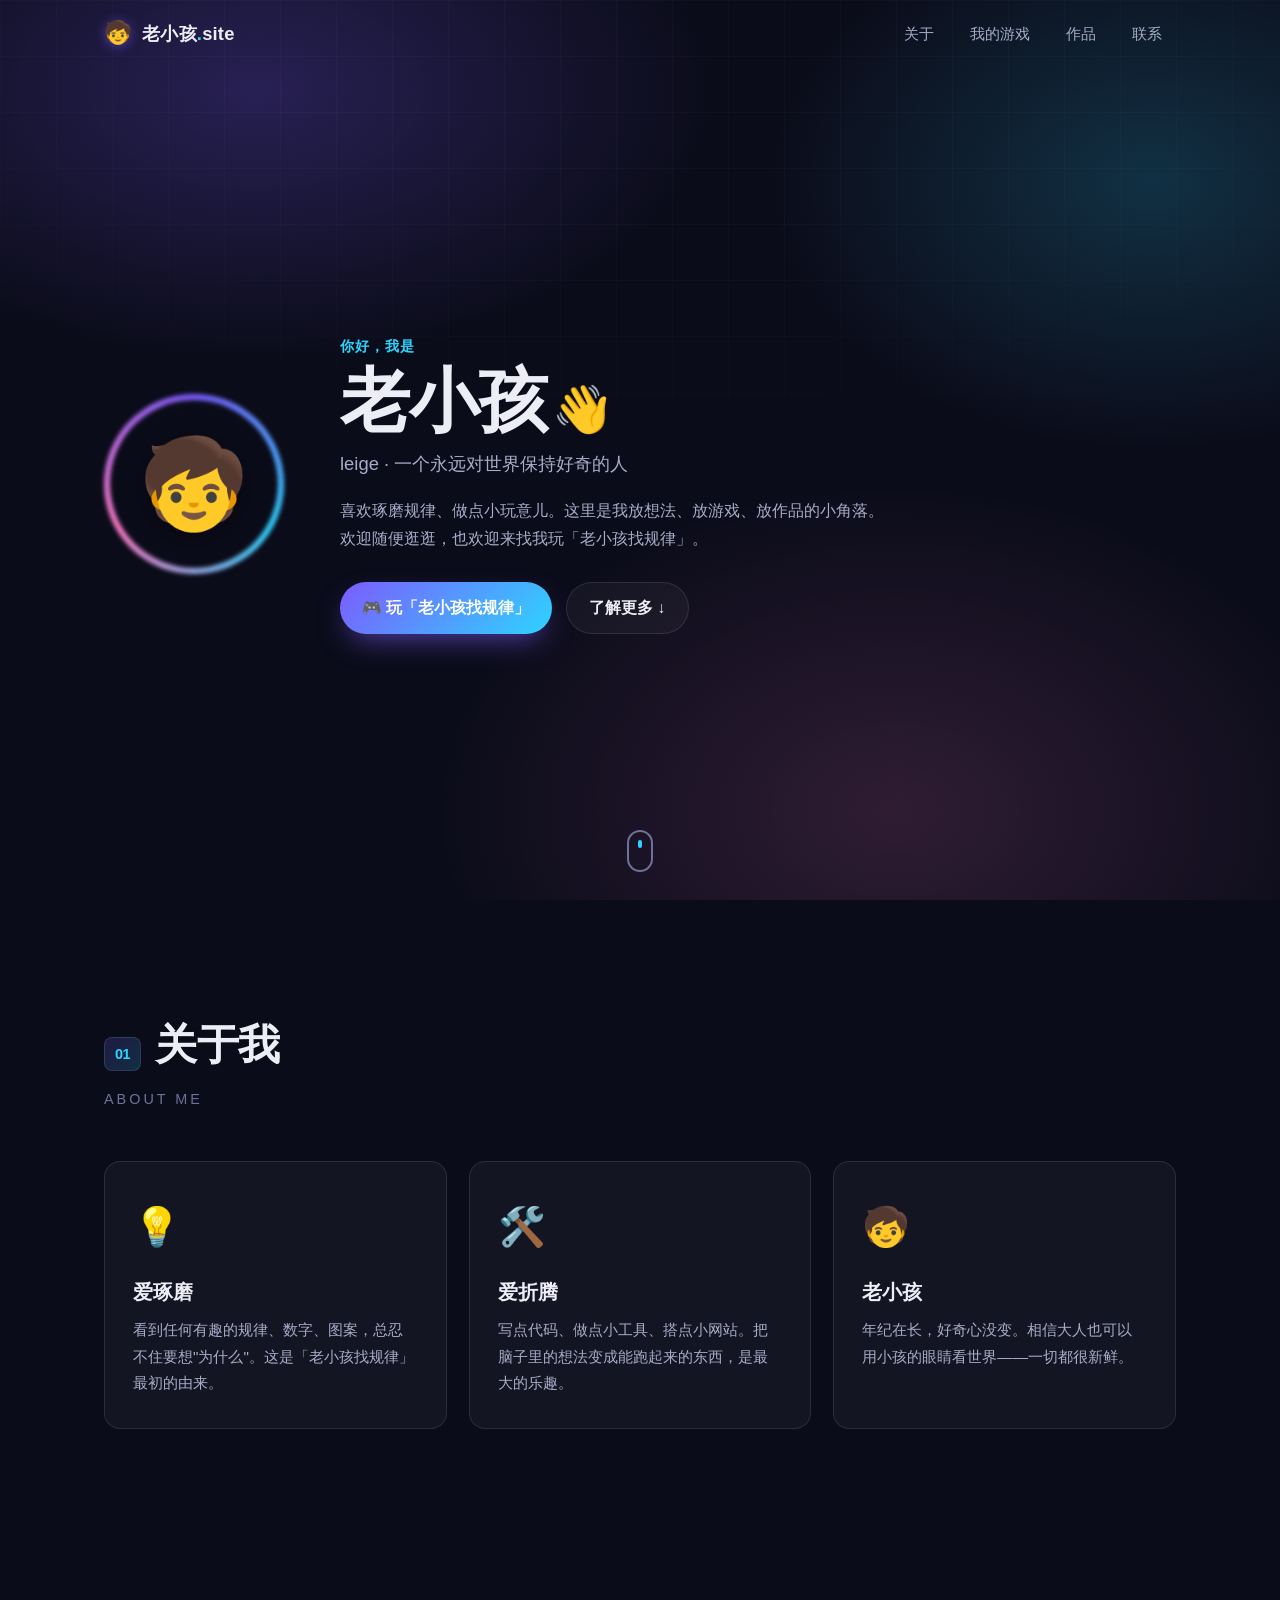
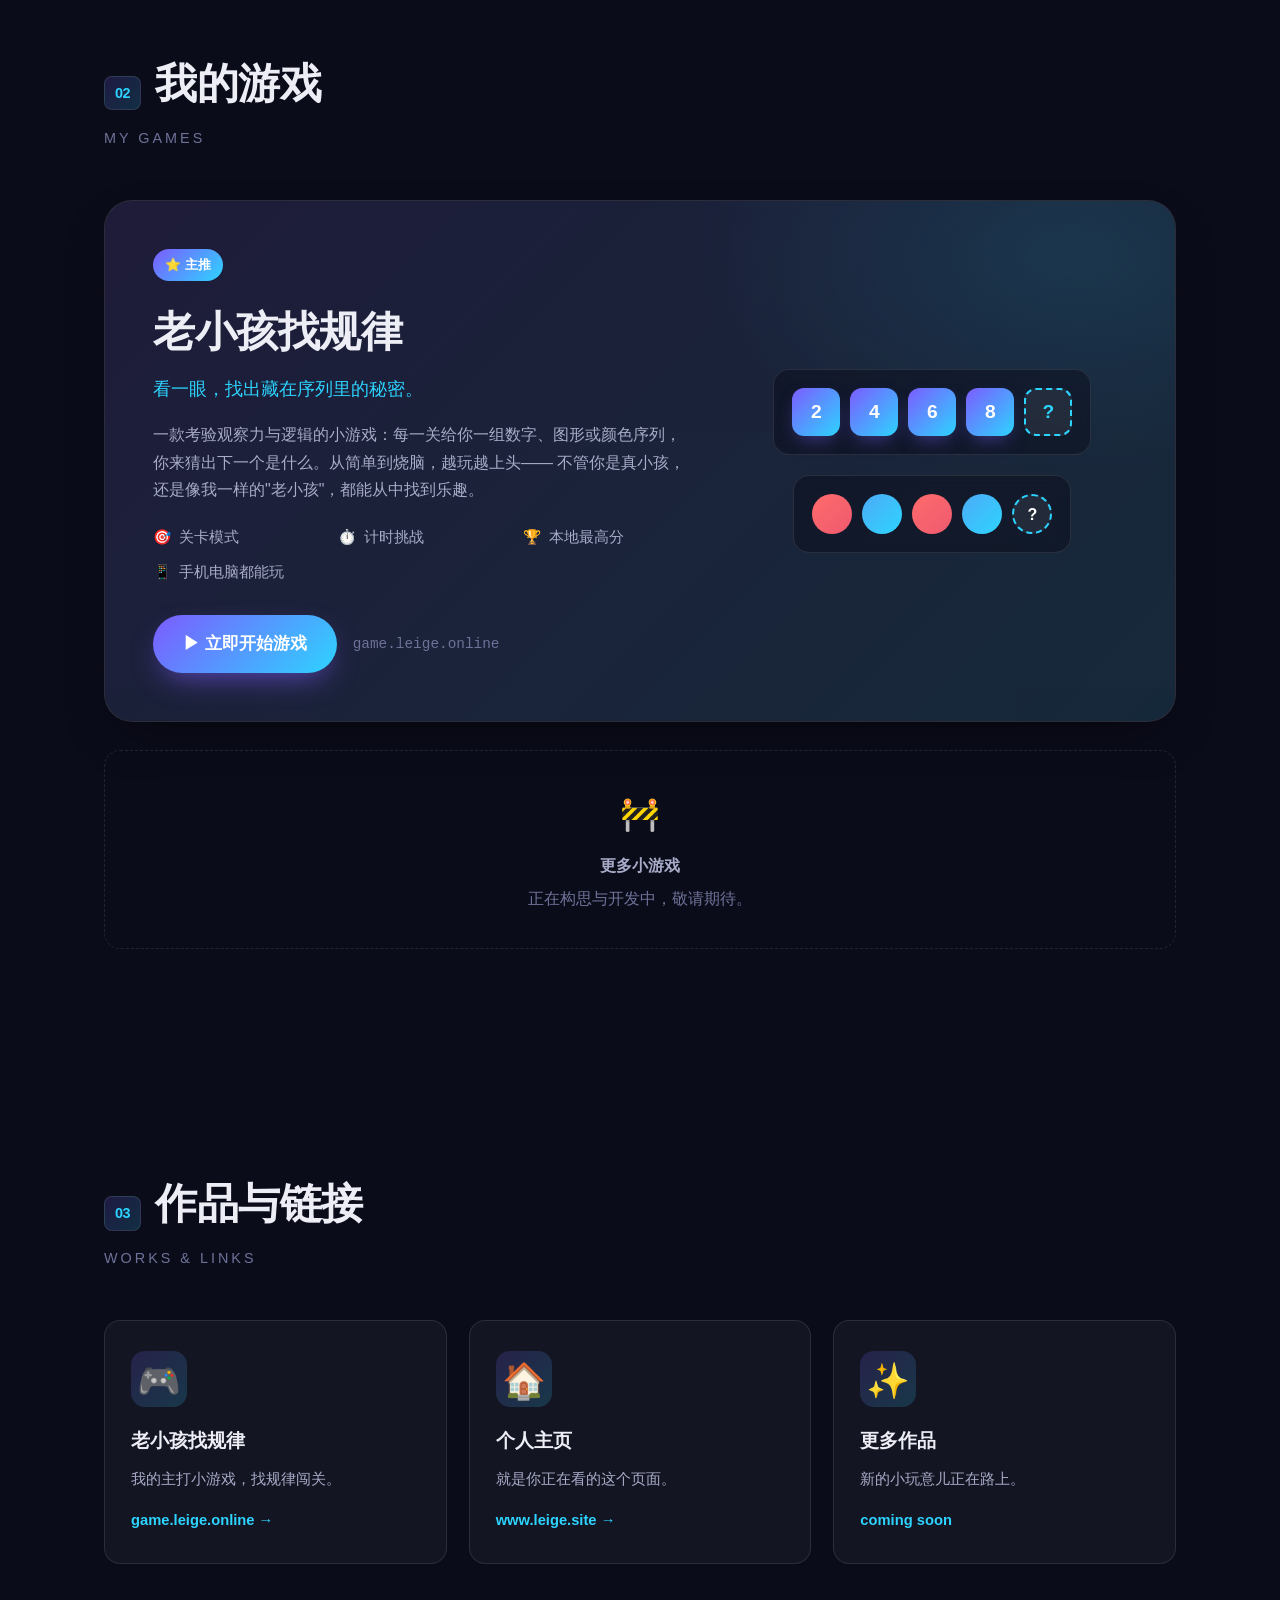
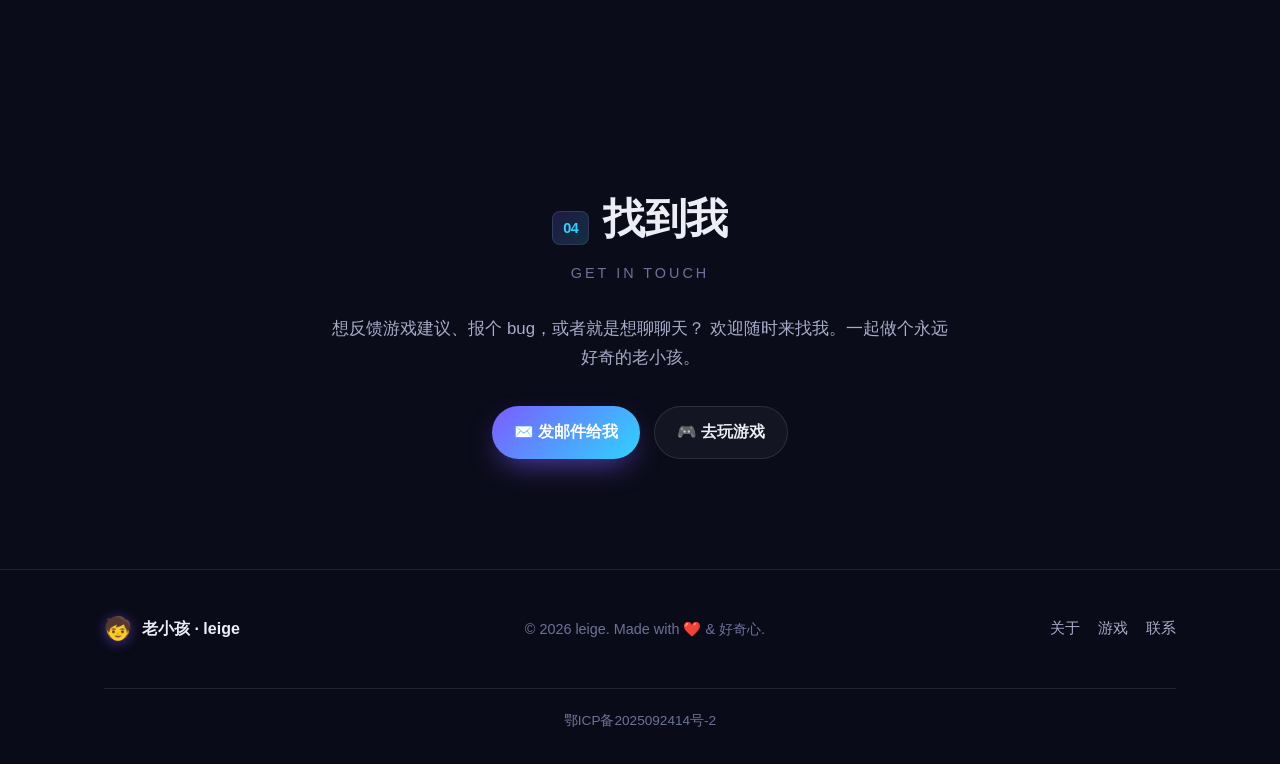
==== index.html @ 9a44676d "first commit" ====
<!DOCTYPE html>
<html lang="zh-CN">
<head>
    <meta charset="UTF-8">
    <meta name="viewport" content="width=device-width, initial-scale=1.0">
    <meta name="description" content="老小孩（leige）的个人主页 — 记录生活、游戏与有趣的想法。">
    <meta name="author" content="leige">
    <meta name="theme-color" content="#0f1020">
    <title>老小孩 · leige 的个人主页</title>
    <link rel="icon" href="data:image/svg+xml,<svg xmlns='http://www.w3.org/2000/svg' viewBox='0 0 100 100'><text y='.9em' font-size='90'>🧒</text></svg>">
    <link rel="stylesheet" href="css/style.css">
</head>
<body>
    <!-- 进度条 / 背景 -->
    <div class="bg-gradient" aria-hidden="true"></div>
    <div class="bg-grid" aria-hidden="true"></div>

    <!-- 导航栏 -->
    <header class="navbar" id="navbar">
        <div class="container nav-inner">
            <a href="#hero" class="brand" aria-label="返回顶部">
                <span class="brand-emoji">🧒</span>
                <span class="brand-text">老小孩<span class="brand-dot">.</span>site</span>
            </a>
            <nav class="nav-links" aria-label="主导航">
                <a href="#about">关于</a>
                <a href="#games">我的游戏</a>
                <a href="#works">作品</a>
                <a href="#contact">联系</a>
            </nav>
            <button class="nav-toggle" id="navToggle" aria-label="切换菜单" aria-expanded="false">
                <span></span><span></span><span></span>
            </button>
        </div>
    </header>

    <main>
        <!-- Hero -->
        <section class="hero" id="hero">
            <div class="container hero-inner">
                <div class="hero-avatar" aria-hidden="true">
                    <div class="avatar-ring"></div>
                    <div class="avatar-emoji">🧒</div>
                </div>
                <div class="hero-text">
                    <p class="hero-greet">你好，我是</p>
                    <h1 class="hero-name">老小孩<span class="wave">👋</span></h1>
                    <p class="hero-tag">leige · 一个永远对世界保持好奇的人</p>
                    <p class="hero-desc">
                        喜欢琢磨规律、做点小玩意儿。这里是我放想法、放游戏、放作品的小角落。
                        欢迎随便逛逛，也欢迎来找我玩「老小孩找规律」。
                    </p>
                    <div class="hero-actions">
                        <a href="https://game.leige.online" target="_blank" rel="noopener noreferrer" class="btn btn-primary">
                            🎮 玩「老小孩找规律」
                        </a>
                        <a href="#about" class="btn btn-ghost">了解更多 ↓</a>
                    </div>
                </div>
            </div>
            <a href="#about" class="scroll-hint" aria-label="向下滚动">
                <span class="mouse"><span class="wheel"></span></span>
            </a>
        </section>

        <!-- 关于我 -->
        <section class="section" id="about">
            <div class="container">
                <h2 class="section-title"><span class="title-num">01</span> 关于我</h2>
                <p class="section-subtitle">About Me</p>
                <div class="about-grid">
                    <div class="about-card reveal">
                        <div class="about-icon">💡</div>
                        <h3>爱琢磨</h3>
                        <p>看到任何有趣的规律、数字、图案，总忍不住要想"为什么"。这是「老小孩找规律」最初的由来。</p>
                    </div>
                    <div class="about-card reveal">
                        <div class="about-icon">🛠️</div>
                        <h3>爱折腾</h3>
                        <p>写点代码、做点小工具、搭点小网站。把脑子里的想法变成能跑起来的东西，是最大的乐趣。</p>
                    </div>
                    <div class="about-card reveal">
                        <div class="about-icon">🧒</div>
                        <h3>老小孩</h3>
                        <p>年纪在长，好奇心没变。相信大人也可以用小孩的眼睛看世界——一切都很新鲜。</p>
                    </div>
                </div>
            </div>
        </section>

        <!-- 我的游戏 -->
        <section class="section section-games" id="games">
            <div class="container">
                <h2 class="section-title"><span class="title-num">02</span> 我的游戏</h2>
                <p class="section-subtitle">My Games</p>

                <!-- 主推游戏卡片 -->
                <article class="game-feature reveal">
                    <div class="game-feature-bg" aria-hidden="true"></div>
                    <div class="game-feature-body">
                        <div class="game-badge">⭐ 主推</div>
                        <h3 class="game-title">老小孩找规律</h3>
                        <p class="game-tagline">看一眼，找出藏在序列里的秘密。</p>
                        <p class="game-desc">
                            一款考验观察力与逻辑的小游戏：每一关给你一组数字、图形或颜色序列，
                            你来猜出下一个是什么。从简单到烧脑，越玩越上头——
                            不管你是真小孩，还是像我一样的"老小孩"，都能从中找到乐趣。
                        </p>
                        <ul class="game-meta">
                            <li><span>🎯</span> 关卡模式</li>
                            <li><span>⏱️</span> 计时挑战</li>
                            <li><span>🏆</span> 本地最高分</li>
                            <li><span>📱</span> 手机电脑都能玩</li>
                        </ul>
                        <div class="game-actions">
                            <a href="https://game.leige.online" target="_blank" rel="noopener noreferrer" class="btn btn-primary btn-lg">
                                ▶ 立即开始游戏
                            </a>
                            <span class="game-url">game.leige.online</span>
                        </div>
                    </div>
                    <div class="game-feature-visual" aria-hidden="true">
                        <div class="pattern-demo">
                            <span class="pd-item">2</span>
                            <span class="pd-item">4</span>
                            <span class="pd-item">6</span>
                            <span class="pd-item">8</span>
                            <span class="pd-item pd-q">?</span>
                        </div>
                        <div class="pattern-demo pattern-demo-2">
                            <span class="pd-dot pd-red"></span>
                            <span class="pd-dot pd-blue"></span>
                            <span class="pd-dot pd-red"></span>
                            <span class="pd-dot pd-blue"></span>
                            <span class="pd-dot pd-q">?</span>
                        </div>
                    </div>
                </article>

                <!-- 更多游戏占位（待发布） -->
                <div class="game-more">
                    <div class="game-placeholder reveal">
                        <div class="gp-icon">🚧</div>
                        <h4>更多小游戏</h4>
                        <p>正在构思与开发中，敬请期待。</p>
                    </div>
                </div>
            </div>
        </section>

        <!-- 作品 / 链接 -->
        <section class="section" id="works">
            <div class="container">
                <h2 class="section-title"><span class="title-num">03</span> 作品与链接</h2>
                <p class="section-subtitle">Works &amp; Links</p>
                <div class="works-grid">
                    <a href="https://game.leige.online" target="_blank" rel="noopener noreferrer" class="work-card reveal">
                        <div class="work-icon">🎮</div>
                        <h3>老小孩找规律</h3>
                        <p>我的主打小游戏，找规律闯关。</p>
                        <span class="work-link">game.leige.online →</span>
                    </a>
                    <a href="https://www.leige.site" class="work-card reveal">
                        <div class="work-icon">🏠</div>
                        <h3>个人主页</h3>
                        <p>就是你正在看的这个页面。</p>
                        <span class="work-link">www.leige.site →</span>
                    </a>
                    <div class="work-card work-card-soon reveal">
                        <div class="work-icon">✨</div>
                        <h3>更多作品</h3>
                        <p>新的小玩意儿正在路上。</p>
                        <span class="work-link">coming soon</span>
                    </div>
                </div>
            </div>
        </section>

        <!-- 联系 -->
        <section class="section section-contact" id="contact">
            <div class="container contact-inner">
                <h2 class="section-title section-title-center"><span class="title-num">04</span> 找到我</h2>
                <p class="section-subtitle">Get in Touch</p>
                <p class="contact-text">
                    想反馈游戏建议、报个 bug，或者就是想聊聊天？
                    欢迎随时来找我。一起做个永远好奇的老小孩。
                </p>
                <div class="contact-actions">
                    <a href="mailto:hello@leige.site" class="btn btn-primary">✉️ 发邮件给我</a>
                    <a href="https://game.leige.online" target="_blank" rel="noopener noreferrer" class="btn btn-ghost">🎮 去玩游戏</a>
                </div>
            </div>
        </section>
    </main>

    <!-- 页脚 -->
    <footer class="footer">
        <div class="container footer-inner">
            <div class="footer-brand">
                <span class="brand-emoji">🧒</span>
                <span>老小孩 · leige</span>
            </div>
            <p class="footer-text">
                © <span id="year">2026</span> leige. Made with ❤️ &amp; 好奇心.
            </p>
            <nav class="footer-links" aria-label="页脚导航">
                <a href="#about">关于</a>
                <a href="https://game.leige.online" target="_blank" rel="noopener noreferrer">游戏</a>
                <a href="#contact">联系</a>
            </nav>

            <!-- 备案信息（悬挂于页脚底部） -->
            <div class="beian">
                <a href="https://beian.miit.gov.cn/" target="_blank" rel="noopener noreferrer"
                   title="工信部ICP/IP地址/域名信息备案管理系统">
                    鄂ICP备2025092414号-2
                </a>
            </div>
        </div>
    </footer>

    <!-- 回到顶部 -->
    <button id="backToTop" class="back-to-top" aria-label="回到顶部">↑</button>

    <script src="js/main.js"></script>
</body>
</html>
---- css/style.css ----
/* ==========================================================================
   老小孩 · leige 个人主页样式
   设计：深色主题 + 紫青渐变强调色，响应式
   ========================================================================== */

/* ---------- 设计变量 ---------- */
:root {
    --bg: #0b0c1a;
    --bg-soft: #131527;
    --surface: rgba(255, 255, 255, 0.04);
    --surface-hover: rgba(255, 255, 255, 0.08);
    --border: rgba(255, 255, 255, 0.10);
    --text: #ecedf5;
    --text-soft: #a8acc8;
    --text-mute: #6e7298;

    --primary: #7c5cff;
    --primary-2: #2dd4ff;
    --accent: #ff7ac6;
    --grad: linear-gradient(135deg, #7c5cff 0%, #2dd4ff 100%);
    --grad-soft: linear-gradient(135deg, rgba(124, 92, 255, 0.18) 0%, rgba(45, 212, 255, 0.18) 100%);

    --radius: 16px;
    --radius-sm: 10px;
    --radius-lg: 28px;

    --shadow: 0 20px 50px -20px rgba(0, 0, 0, 0.6);
    --shadow-glow: 0 0 40px -8px rgba(124, 92, 255, 0.45);

    --container: 1120px;
    --nav-h: 68px;
}

/* ---------- 重置 ---------- */
*, *::before, *::after { box-sizing: border-box; margin: 0; padding: 0; }

html { scroll-behavior: smooth; scroll-padding-top: calc(var(--nav-h) + 16px); }

body {
    font-family: -apple-system, BlinkMacSystemFont, "Segoe UI", "PingFang SC",
                 "Microsoft YaHei", "Hiragino Sans GB", Roboto, Helvetica, Arial, sans-serif;
    background: var(--bg);
    color: var(--text);
    line-height: 1.7;
    -webkit-font-smoothing: antialiased;
    overflow-x: hidden;
    min-height: 100vh;
}

a { color: inherit; text-decoration: none; transition: color .2s ease; }
a:hover { color: var(--primary-2); }
img { max-width: 100%; display: block; }
ul { list-style: none; }
button { font-family: inherit; cursor: pointer; border: none; background: none; color: inherit; }

/* ---------- 容器 ---------- */
.container {
    width: 100%;
    max-width: var(--container);
    margin: 0 auto;
    padding: 0 24px;
}

/* ---------- 背景层 ---------- */
.bg-gradient {
    position: fixed; inset: 0; z-index: -2;
    background:
        radial-gradient(60% 50% at 20% 10%, rgba(124, 92, 255, 0.25) 0%, transparent 60%),
        radial-gradient(50% 50% at 90% 20%, rgba(45, 212, 255, 0.18) 0%, transparent 60%),
        radial-gradient(60% 60% at 70% 90%, rgba(255, 122, 198, 0.15) 0%, transparent 60%),
        var(--bg);
}
.bg-grid {
    position: fixed; inset: 0; z-index: -1;
    background-image:
        linear-gradient(rgba(255,255,255,0.025) 1px, transparent 1px),
        linear-gradient(90deg, rgba(255,255,255,0.025) 1px, transparent 1px);
    background-size: 56px 56px;
    mask-image: radial-gradient(ellipse 80% 60% at 50% 0%, #000 40%, transparent 100%);
    -webkit-mask-image: radial-gradient(ellipse 80% 60% at 50% 0%, #000 40%, transparent 100%);
    pointer-events: none;
}

/* ---------- 导航栏 ---------- */
.navbar {
    position: fixed; top: 0; left: 0; right: 0;
    height: var(--nav-h);
    z-index: 100;
    display: flex; align-items: center;
    transition: background .3s ease, backdrop-filter .3s ease, border-color .3s ease;
    border-bottom: 1px solid transparent;
}
.navbar.scrolled {
    background: rgba(11, 12, 26, 0.72);
    backdrop-filter: blur(14px);
    -webkit-backdrop-filter: blur(14px);
    border-bottom-color: var(--border);
}
.nav-inner {
    display: flex; align-items: center; justify-content: space-between;
    width: 100%;
}
.brand {
    display: inline-flex; align-items: center; gap: 10px;
    font-weight: 700; font-size: 1.15rem; letter-spacing: .2px;
}
.brand-emoji { font-size: 1.4rem; filter: drop-shadow(0 2px 6px rgba(124,92,255,.5)); }
.brand-dot { color: var(--primary-2); }

.nav-links {
    display: flex; gap: 8px; align-items: center;
}
.nav-links a {
    padding: 8px 14px;
    border-radius: 999px;
    color: var(--text-soft);
    font-size: .95rem;
    transition: background .2s ease, color .2s ease;
}
.nav-links a:hover { background: var(--surface-hover); color: var(--text); }

.nav-toggle {
    display: none; flex-direction: column; gap: 5px;
    padding: 8px; border-radius: 8px;
}
.nav-toggle span {
    display: block; width: 24px; height: 2px; background: var(--text);
    border-radius: 2px; transition: transform .3s ease, opacity .3s ease;
}
.nav-toggle.open span:nth-child(1) { transform: translateY(7px) rotate(45deg); }
.nav-toggle.open span:nth-child(2) { opacity: 0; }
.nav-toggle.open span:nth-child(3) { transform: translateY(-7px) rotate(-45deg); }

/* ---------- 按钮 ---------- */
.btn {
    display: inline-flex; align-items: center; justify-content: center; gap: 8px;
    padding: 12px 22px;
    border-radius: 999px;
    font-size: .98rem; font-weight: 600;
    transition: transform .15s ease, box-shadow .25s ease, background .25s ease, color .2s ease;
    white-space: nowrap;
}
.btn-lg { padding: 15px 30px; font-size: 1.05rem; }
.btn-primary {
    background: var(--grad);
    color: #fff;
    box-shadow: 0 12px 30px -10px rgba(124, 92, 255, 0.7);
}
.btn-primary:hover {
    color: #fff;
    transform: translateY(-2px);
    box-shadow: 0 18px 40px -12px rgba(124, 92, 255, 0.85);
}
.btn-ghost {
    background: var(--surface);
    border: 1px solid var(--border);
    color: var(--text);
}
.btn-ghost:hover { background: var(--surface-hover); transform: translateY(-2px); }

/* ---------- Hero ---------- */
.hero {
    position: relative;
    min-height: 100vh;
    display: flex; align-items: center;
    padding-top: var(--nav-h);
}
.hero-inner {
    display: grid;
    grid-template-columns: auto 1fr;
    gap: 56px;
    align-items: center;
    width: 100%;
}
.hero-avatar {
    position: relative;
    width: 180px; height: 180px;
    display: grid; place-items: center;
}
.avatar-ring {
    position: absolute; inset: 0;
    border-radius: 50%;
    background: conic-gradient(from 0deg, #7c5cff, #2dd4ff, #ff7ac6, #7c5cff);
    animation: spin 8s linear infinite;
    filter: blur(2px);
}
.avatar-ring::after {
    content: ""; position: absolute; inset: 6px;
    background: var(--bg);
    border-radius: 50%;
}
.avatar-emoji {
    position: relative; z-index: 1;
    font-size: 5.5rem;
    filter: drop-shadow(0 6px 16px rgba(0,0,0,.4));
    animation: float 4s ease-in-out infinite;
}
@keyframes spin { to { transform: rotate(360deg); } }
@keyframes float {
    0%, 100% { transform: translateY(0); }
    50% { transform: translateY(-10px); }
}

.hero-greet {
    color: var(--primary-2);
    font-weight: 600;
    letter-spacing: 1px;
    text-transform: uppercase;
    font-size: .9rem;
    margin-bottom: 6px;
}
.hero-name {
    font-size: clamp(2.6rem, 6vw, 4.4rem);
    line-height: 1.05;
    font-weight: 800;
    letter-spacing: -1px;
    margin-bottom: 10px;
}
.hero-name .wave {
    display: inline-block;
    font-size: .65em;
    transform-origin: 70% 70%;
    animation: wave 2.5s ease-in-out infinite;
    margin-left: 6px;
}
@keyframes wave {
    0%, 60%, 100% { transform: rotate(0); }
    10% { transform: rotate(14deg); }
    20% { transform: rotate(-8deg); }
    30% { transform: rotate(14deg); }
    40% { transform: rotate(-4deg); }
    50% { transform: rotate(10deg); }
}
.hero-tag {
    color: var(--text-soft);
    font-size: 1.15rem;
    margin-bottom: 18px;
}
.hero-desc {
    color: var(--text-soft);
    max-width: 560px;
    margin-bottom: 30px;
}
.hero-actions { display: flex; flex-wrap: wrap; gap: 14px; }

.scroll-hint {
    position: absolute; bottom: 28px; left: 50%; transform: translateX(-50%);
    color: var(--text-mute);
}
.mouse {
    display: block; width: 26px; height: 42px;
    border: 2px solid var(--text-mute); border-radius: 14px;
    position: relative;
}
.wheel {
    position: absolute; top: 8px; left: 50%; transform: translateX(-50%);
    width: 4px; height: 8px; border-radius: 2px;
    background: var(--primary-2);
    animation: wheel 1.6s ease-in-out infinite;
}
@keyframes wheel {
    0% { opacity: 1; transform: translate(-50%, 0); }
    100% { opacity: 0; transform: translate(-50%, 14px); }
}

/* ---------- 通用 Section ---------- */
.section { padding: 110px 0; position: relative; }
.section-title {
    font-size: clamp(1.8rem, 4vw, 2.6rem);
    font-weight: 800;
    letter-spacing: -.5px;
    display: flex; align-items: baseline; gap: 14px;
}
.title-num {
    font-size: .9rem; font-weight: 700;
    color: var(--primary-2);
    background: var(--grad-soft);
    border: 1px solid var(--border);
    padding: 4px 10px; border-radius: 8px;
}
.section-subtitle {
    color: var(--text-mute);
    font-size: .9rem; letter-spacing: 3px; text-transform: uppercase;
    margin-top: 6px; margin-bottom: 50px;
}
.section-title-center { justify-content: center; }

/* ---------- 关于我 ---------- */
.about-grid {
    display: grid;
    grid-template-columns: repeat(auto-fit, minmax(260px, 1fr));
    gap: 22px;
}
.about-card {
    background: var(--surface);
    border: 1px solid var(--border);
    border-radius: var(--radius);
    padding: 32px 28px;
    transition: transform .25s ease, border-color .25s ease, background .25s ease;
}
.about-card:hover {
    transform: translateY(-6px);
    border-color: rgba(124, 92, 255, 0.5);
    background: var(--surface-hover);
}
.about-icon { font-size: 2.4rem; margin-bottom: 16px; }
.about-card h3 { font-size: 1.25rem; margin-bottom: 8px; }
.about-card p { color: var(--text-soft); font-size: .96rem; }

/* ---------- 游戏区 ---------- */
.section-games { position: relative; }

.game-feature {
    position: relative;
    display: grid;
    grid-template-columns: 1.4fr 1fr;
    gap: 40px;
    align-items: center;
    background: var(--surface);
    border: 1px solid var(--border);
    border-radius: var(--radius-lg);
    padding: 48px;
    overflow: hidden;
    box-shadow: var(--shadow);
}
.game-feature-bg {
    position: absolute; inset: 0; z-index: 0;
    background: var(--grad-soft);
    opacity: .6;
    pointer-events: none;
}
.game-feature-bg::after {
    content: ""; position: absolute; inset: 0;
    background: radial-gradient(50% 60% at 90% 10%, rgba(45,212,255,.18) 0%, transparent 70%);
}
.game-feature-body { position: relative; z-index: 1; }
.game-badge {
    display: inline-block;
    background: var(--grad);
    color: #fff;
    font-size: .8rem; font-weight: 700;
    padding: 5px 12px; border-radius: 999px;
    margin-bottom: 16px;
}
.game-title {
    font-size: clamp(1.8rem, 4vw, 2.6rem);
    font-weight: 800; letter-spacing: -.5px;
    margin-bottom: 8px;
}
.game-tagline {
    color: var(--primary-2);
    font-size: 1.1rem;
    margin-bottom: 16px;
    font-weight: 500;
}
.game-desc {
    color: var(--text-soft);
    margin-bottom: 22px;
}
.game-meta {
    display: grid;
    grid-template-columns: repeat(auto-fit, minmax(140px, 1fr));
    gap: 10px;
    margin-bottom: 30px;
}
.game-meta li {
    display: flex; align-items: center; gap: 8px;
    color: var(--text-soft); font-size: .92rem;
}
.game-actions {
    display: flex; flex-wrap: wrap; align-items: center; gap: 16px;
}
.game-url {
    color: var(--text-mute);
    font-size: .9rem;
    font-family: ui-monospace, "SF Mono", Consolas, monospace;
}

/* 规律演示 */
.game-feature-visual {
    position: relative; z-index: 1;
    display: flex; flex-direction: column; gap: 20px;
    align-items: center;
}
.pattern-demo {
    display: flex; gap: 10px;
    background: rgba(11, 12, 26, 0.5);
    border: 1px solid var(--border);
    padding: 18px;
    border-radius: var(--radius);
    backdrop-filter: blur(8px);
    -webkit-backdrop-filter: blur(8px);
}
.pd-item {
    display: grid; place-items: center;
    width: 48px; height: 48px;
    border-radius: 12px;
    background: var(--grad);
    color: #fff; font-weight: 700; font-size: 1.2rem;
    box-shadow: 0 8px 20px -8px rgba(124,92,255,.6);
    animation: pulse 3s ease-in-out infinite;
}
.pd-item:nth-child(2) { animation-delay: .3s; }
.pd-item:nth-child(3) { animation-delay: .6s; }
.pd-item:nth-child(4) { animation-delay: .9s; }
.pd-q {
    background: var(--surface-hover);
    border: 2px dashed var(--primary-2);
    color: var(--primary-2);
    box-shadow: none;
    animation: blink 1.2s ease-in-out infinite;
}
@keyframes pulse {
    0%, 100% { transform: scale(1); }
    50% { transform: scale(1.06); }
}
@keyframes blink {
    0%, 100% { opacity: 1; }
    50% { opacity: .4; }
}
.pd-dot {
    width: 40px; height: 40px;
    border-radius: 50%;
    display: grid; place-items: center;
    color: #fff; font-weight: 700;
}
.pd-red { background: linear-gradient(135deg, #ff6b6b, #ee5a6f); }
.pd-blue { background: linear-gradient(135deg, #4dabf7, #2dd4ff); }
.pattern-demo-2 .pd-q {
    width: 40px; height: 40px;
    border-radius: 50%;
    background: var(--surface-hover);
}

/* 更多游戏占位 */
.game-more {
    margin-top: 28px;
    display: grid;
    grid-template-columns: repeat(auto-fit, minmax(240px, 1fr));
    gap: 22px;
}
.game-placeholder {
    text-align: center;
    padding: 36px 24px;
    border: 1px dashed var(--border);
    border-radius: var(--radius);
    color: var(--text-mute);
}
.gp-icon { font-size: 2rem; margin-bottom: 10px; }
.game-placeholder h4 { color: var(--text-soft); margin-bottom: 6px; }

/* ---------- 作品 ---------- */
.works-grid {
    display: grid;
    grid-template-columns: repeat(auto-fit, minmax(260px, 1fr));
    gap: 22px;
}
.work-card {
    display: flex; flex-direction: column;
    background: var(--surface);
    border: 1px solid var(--border);
    border-radius: var(--radius);
    padding: 30px 26px;
    transition: transform .25s ease, border-color .25s ease, background .25s ease;
}
.work-card:hover {
    transform: translateY(-6px);
    border-color: rgba(45, 212, 255, 0.5);
    background: var(--surface-hover);
}
.work-card-soon { opacity: .65; }
.work-icon {
    font-size: 2.2rem;
    width: 56px; height: 56px;
    display: grid; place-items: center;
    background: var(--grad-soft);
    border-radius: 14px;
    margin-bottom: 18px;
}
.work-card h3 { font-size: 1.2rem; margin-bottom: 8px; }
.work-card p { color: var(--text-soft); font-size: .95rem; flex: 1; }
.work-link {
    display: block;
    margin-top: 16px;
    color: var(--primary-2);
    font-weight: 600;
    font-size: .92rem;
}

/* ---------- 联系 ---------- */
.section-contact { text-align: center; }
.contact-inner { max-width: 680px; }
.contact-text {
    color: var(--text-soft);
    margin: -20px 0 34px;
    font-size: 1.05rem;
}
.contact-actions {
    display: flex; justify-content: center; flex-wrap: wrap; gap: 14px;
}

/* ---------- 页脚 ---------- */
.footer {
    border-top: 1px solid var(--border);
    padding: 40px 0 32px;
    background: rgba(11, 12, 26, 0.6);
    backdrop-filter: blur(10px);
    -webkit-backdrop-filter: blur(10px);
}
.footer-inner {
    display: flex; flex-wrap: wrap;
    align-items: center; justify-content: space-between;
    gap: 18px;
}
.footer-brand {
    display: inline-flex; align-items: center; gap: 10px;
    font-weight: 700;
}
.footer-text { color: var(--text-mute); font-size: .9rem; }
.footer-links { display: flex; gap: 18px; }
.footer-links a {
    color: var(--text-soft); font-size: .92rem;
}
.footer-links a:hover { color: var(--primary-2); }

/* 备案号 */
.beian {
    width: 100%;
    margin-top: 22px;
    padding-top: 20px;
    border-top: 1px solid var(--border);
    display: flex; flex-wrap: wrap; align-items: center; justify-content: center;
    gap: 14px;
    color: var(--text-mute);
    font-size: .85rem;
}
.beian a {
    display: inline-flex; align-items: center; gap: 6px;
    color: var(--text-mute);
    transition: color .2s ease;
}
.beian a:hover { color: var(--primary-2); }
.beian-shield {
    display: inline-flex; align-items: center; gap: 6px;
}
.beian-shield::before {
    content: "🛡️";
    font-size: .95em;
}

/* ---------- 回到顶部 ---------- */
.back-to-top {
    position: fixed; bottom: 30px; right: 30px;
    width: 48px; height: 48px;
    border-radius: 50%;
    background: var(--grad);
    color: #fff;
    font-size: 1.3rem;
    box-shadow: var(--shadow-glow);
    opacity: 0; visibility: hidden;
    transform: translateY(20px);
    transition: opacity .3s ease, transform .3s ease, visibility .3s ease;
    z-index: 90;
}
.back-to-top.show {
    opacity: 1; visibility: visible; transform: translateY(0);
}
.back-to-top:hover { transform: translateY(-4px); }

/* ---------- 滚动出现动画 ---------- */
.reveal {
    opacity: 0;
    transform: translateY(30px);
    transition: opacity .7s ease, transform .7s ease;
}
.reveal.visible {
    opacity: 1;
    transform: translateY(0);
}

/* ---------- 响应式 ---------- */
@media (max-width: 900px) {
    .hero-inner { grid-template-columns: 1fr; text-align: center; gap: 32px; }
    .hero-avatar { margin: 0 auto; width: 140px; height: 140px; }
    .avatar-emoji { font-size: 4.2rem; }
    .hero-actions { justify-content: center; }
    .hero-desc { margin-left: auto; margin-right: auto; }

    .game-feature { grid-template-columns: 1fr; padding: 36px 28px; gap: 30px; }
    .game-feature-visual { order: -1; }
}

@media (max-width: 720px) {
    .section { padding: 80px 0; }
    .nav-links {
        position: fixed;
        top: var(--nav-h); left: 0; right: 0;
        flex-direction: column;
        background: rgba(11, 12, 26, 0.97);
        backdrop-filter: blur(14px);
        -webkit-backdrop-filter: blur(14px);
        padding: 20px;
        gap: 6px;
        border-bottom: 1px solid var(--border);
        transform: translateY(-120%);
        transition: transform .35s ease;
        align-items: stretch;
    }
    .nav-links.open { transform: translateY(0); }
    .nav-links a { padding: 14px 16px; border-radius: 10px; }
    .nav-toggle { display: flex; }

    .footer-inner { flex-direction: column; text-align: center; }
    .beian { font-size: .8rem; gap: 10px; }
}

@media (max-width: 480px) {
    .container { padding: 0 18px; }
    .game-feature { padding: 28px 20px; }
    .pattern-demo { padding: 14px; gap: 8px; }
    .pd-item { width: 40px; height: 40px; font-size: 1rem; }
}

/* ---------- 无障碍：减少动画 ---------- */
@media (prefers-reduced-motion: reduce) {
    *, *::before, *::after {
        animation-duration: 0.001ms !important;
        animation-iteration-count: 1 !important;
        transition-duration: 0.001ms !important;
        scroll-behavior: auto !important;
    }
}
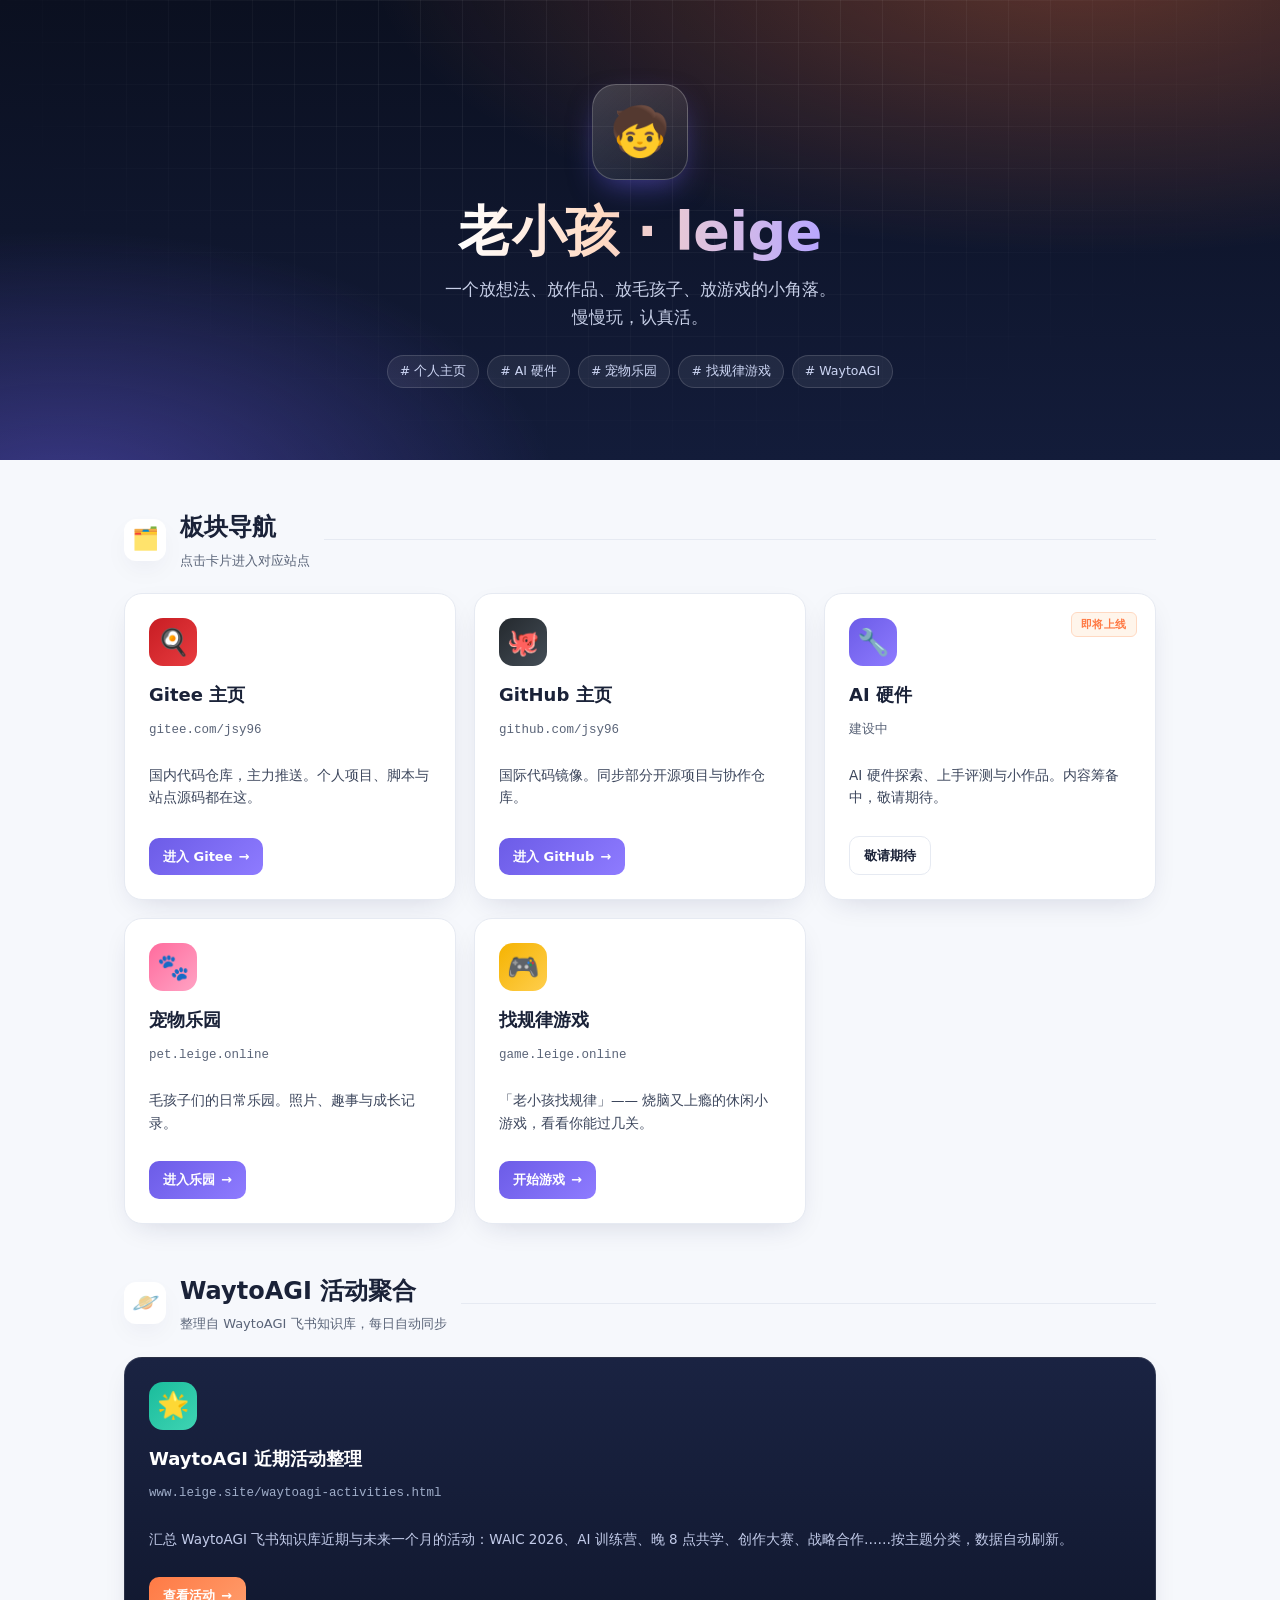
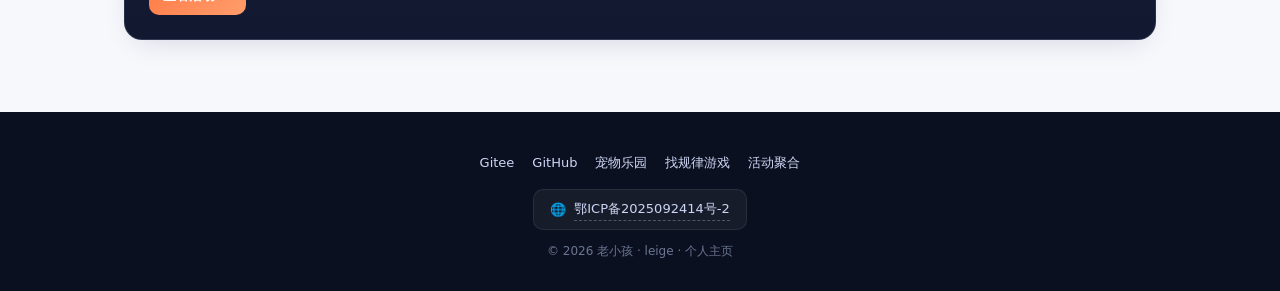
==== commit f6a560ff: "Auto commit at 2026-07-06_07-30-54" ====
--- a/index.html
+++ b/index.html
@@ -1,227 +1,196 @@
 <!DOCTYPE html>
 <html lang="zh-CN">
 <head>
-    <meta charset="UTF-8">
-    <meta name="viewport" content="width=device-width, initial-scale=1.0">
-    <meta name="description" content="老小孩（leige）的个人主页 — 记录生活、游戏与有趣的想法。">
-    <meta name="author" content="leige">
-    <meta name="theme-color" content="#0f1020">
-    <title>老小孩 · leige 的个人主页</title>
-    <link rel="icon" href="data:image/svg+xml,<svg xmlns='http://www.w3.org/2000/svg' viewBox='0 0 100 100'><text y='.9em' font-size='90'>🧒</text></svg>">
-    <link rel="stylesheet" href="css/style.css">
+<meta charset="UTF-8">
+<meta name="viewport" content="width=device-width, initial-scale=1.0">
+<title>老小孩 · leige 的个人主页</title>
+<meta name="description" content="老小孩（leige）的个人主页 —— gitee/github、AI 硬件、宠物乐园、找规律游戏，还有 WaytoAGI 活动聚合。">
+<link rel="icon" href="data:image/svg+xml,<svg xmlns='http://www.w3.org/2000/svg' viewBox='0 0 100 100'><text y='.9em' font-size='90'>🧒</text></svg>">
+<style>
+  :root{
+    --bg:#0b1020; --bg-2:#111a33;
+    --surface:#ffffff; --surface-2:#f6f8fc;
+    --ink:#1a2238; --ink-2:#5a6478; --line:#e6eaf2;
+    --brand:#6c5ce7; --brand-2:#8e7bff; --accent:#ff7a45;
+    --green:#1abc9c; --blue:#3b82f6; --gold:#f5b301; --pink:#ff6b9d;
+    --radius:18px; --shadow:0 10px 30px -12px rgba(20,30,80,.18);
+  }
+  *{box-sizing:border-box}
+  html,body{margin:0;padding:0}
+  body{font-family:"PingFang SC","Microsoft YaHei","Segoe UI",system-ui,-apple-system,sans-serif;color:var(--ink);background:var(--surface-2);line-height:1.65;-webkit-font-smoothing:antialiased}
+  a{color:inherit;text-decoration:none}
+
+  .hero{position:relative;color:#fff;background:radial-gradient(1200px 500px at 85% -10%, rgba(255,122,69,.35), transparent 60%),radial-gradient(900px 500px at 5% 110%, rgba(108,92,231,.45), transparent 55%),linear-gradient(180deg,#0b1020 0%, #131c3a 100%);overflow:hidden}
+  .hero::before{content:"";position:absolute;inset:0;background-image:linear-gradient(rgba(255,255,255,.05) 1px, transparent 1px),linear-gradient(90deg, rgba(255,255,255,.05) 1px, transparent 1px);background-size:42px 42px;mask-image:radial-gradient(ellipse at 50% 0%, #000 30%, transparent 75%);pointer-events:none}
+  .hero-inner{position:relative;max-width:1080px;margin:0 auto;padding:84px 24px 72px;text-align:center}
+  .avatar{width:96px;height:96px;border-radius:24px;margin:0 auto 22px;display:grid;place-items:center;font-size:48px;background:linear-gradient(135deg,rgba(255,255,255,.16),rgba(255,255,255,.04));border:1px solid rgba(255,255,255,.22);box-shadow:0 12px 30px -8px rgba(108,92,231,.55)}
+  h1{font-size:clamp(32px,5.5vw,54px);line-height:1.1;margin:0 0 14px;letter-spacing:-.5px;font-weight:800}
+  h1 .grad{background:linear-gradient(92deg,#fff 0%, #ffd9c2 40%, #b7a6ff 100%);-webkit-background-clip:text;background-clip:text;color:transparent}
+  .lede{font-size:17px;color:#c8d0e8;max-width:640px;margin:0 auto}
+  .hero-tags{display:flex;justify-content:center;flex-wrap:wrap;gap:8px;margin-top:24px}
+  .hero-tags span{font-size:12.5px;color:#cdd6f4;padding:5px 12px;border-radius:999px;background:rgba(255,255,255,.07);border:1px solid rgba(255,255,255,.14)}
+
+  .wrap{max-width:1080px;margin:0 auto;padding:48px 24px 8px}
+  .section-head{display:flex;align-items:center;gap:14px;margin:0 0 22px}
+  .section-head .ico{width:42px;height:42px;border-radius:12px;display:grid;place-items:center;font-size:22px;background:var(--surface);box-shadow:var(--shadow)}
+  .section-head h2{font-size:24px;margin:0;font-weight:800}
+  .section-head .sub{font-size:13px;color:var(--ink-2);margin-top:2px}
+  .section-head .bar{flex:1;height:1px;background:var(--line)}
+
+  .grid{display:grid;gap:18px;grid-template-columns:repeat(auto-fill,minmax(280px,1fr))}
+  .card{position:relative;background:var(--surface);border:1px solid var(--line);border-radius:var(--radius);padding:24px;display:flex;flex-direction:column;gap:10px;box-shadow:var(--shadow);transition:transform .18s ease, box-shadow .18s ease, border-color .18s ease;overflow:hidden}
+  .card:hover{transform:translateY(-3px);box-shadow:0 18px 40px -16px rgba(20,30,80,.28);border-color:#d7def0}
+  .card .icon{width:48px;height:48px;border-radius:14px;display:grid;place-items:center;font-size:26px;margin-bottom:4px}
+  .card h3{font-size:18px;margin:0;font-weight:700}
+  .card .url{font-size:12.5px;color:var(--ink-2);font-family:"SFMono-Regular",ui-monospace,Menlo,Consolas,monospace;word-break:break-all}
+  .card .desc{font-size:13.5px;color:#3c465c;flex:1}
+  .card .btn{align-self:flex-start;display:inline-flex;align-items:center;gap:6px;font-size:13px;font-weight:600;padding:8px 14px;border-radius:10px;margin-top:4px;background:linear-gradient(135deg,var(--brand),var(--brand-2));color:#fff;transition:filter .15s ease}
+  .card .btn:hover{filter:brightness(1.08)}
+  .card .btn.ghost{background:#fff;color:var(--ink);border:1px solid var(--line)}
+  .card .btn.ghost:hover{border-color:var(--brand);color:var(--brand)}
+  .card .arrow{transition:transform .15s ease}
+  .card .btn:hover .arrow{transform:translateX(2px)}
+  .card .badge{position:absolute;top:18px;right:18px;font-size:10.5px;font-weight:700;letter-spacing:.6px;padding:3px 9px;border-radius:6px;background:#fff5eb;color:var(--accent);border:1px solid #ffd9c2}
+
+  /* color tones */
+  .tone-gitee .icon{background:linear-gradient(135deg,#c71d23,#e83c40);color:#fff}
+  .tone-github .icon{background:linear-gradient(135deg,#24292e,#444d56);color:#fff}
+  .tone-aihw .icon{background:linear-gradient(135deg,#6c5ce7,#8e7bff);color:#fff}
+  .tone-pet .icon{background:linear-gradient(135deg,#ff6b9d,#ffa3c4);color:#fff}
+  .tone-game .icon{background:linear-gradient(135deg,#f5b301,#ffce4d);color:#3a2c00}
+  .tone-wiki .icon{background:linear-gradient(135deg,#1abc9c,#3fd4b3);color:#fff}
+
+  .feature{background:linear-gradient(180deg,#1a2342 0%, #11182f 100%);color:#fff;border-color:rgba(255,255,255,.1)}
+  .feature h3{color:#fff}
+  .feature .desc{color:#c3ccea}
+  .feature .url{color:#9fadc9}
+  .feature .btn{background:linear-gradient(135deg,var(--accent),#ff9d6c);color:#fff}
+
+  footer{margin-top:64px;background:var(--bg);color:#9aa4c2;padding:40px 24px 30px;text-align:center}
+  footer .f-links{display:flex;justify-content:center;flex-wrap:wrap;gap:18px;margin-bottom:16px;font-size:13px}
+  footer .f-links a{color:#cdd6f4}
+  footer .f-links a:hover{color:#fff}
+  .icp{display:inline-flex;align-items:center;gap:8px;font-size:13px;color:#9aa4c2;padding:8px 16px;border-radius:10px;background:rgba(255,255,255,.05);border:1px solid rgba(255,255,255,.08)}
+  .icp a{color:#cdd6f4;border-bottom:1px dashed rgba(255,255,255,.25)}
+  .icp a:hover{color:#fff;border-bottom-color:#fff}
+  .copy{font-size:12px;color:#6b7693;margin-top:12px}
+
+  @media (max-width:640px){
+    .hero-inner{padding:60px 18px 48px}
+    .grid{grid-template-columns:1fr}
+  }
+</style>
 </head>
 <body>
-    <!-- 进度条 / 背景 -->
-    <div class="bg-gradient" aria-hidden="true"></div>
-    <div class="bg-grid" aria-hidden="true"></div>
 
-    <!-- 导航栏 -->
-    <header class="navbar" id="navbar">
-        <div class="container nav-inner">
-            <a href="#hero" class="brand" aria-label="返回顶部">
-                <span class="brand-emoji">🧒</span>
-                <span class="brand-text">老小孩<span class="brand-dot">.</span>site</span>
-            </a>
-            <nav class="nav-links" aria-label="主导航">
-                <a href="#about">关于</a>
-                <a href="#games">我的游戏</a>
-                <a href="#works">作品</a>
-                <a href="#contact">联系</a>
-            </nav>
-            <button class="nav-toggle" id="navToggle" aria-label="切换菜单" aria-expanded="false">
-                <span></span><span></span><span></span>
-            </button>
-        </div>
-    </header>
+<header class="hero">
+  <div class="hero-inner">
+    <div class="avatar">🧒</div>
+    <h1><span class="grad">老小孩 · leige</span></h1>
+    <p class="lede">一个放想法、放作品、放毛孩子、放游戏的小角落。<br>慢慢玩，认真活。</p>
+    <div class="hero-tags">
+      <span># 个人主页</span>
+      <span># AI 硬件</span>
+      <span># 宠物乐园</span>
+      <span># 找规律游戏</span>
+      <span># WaytoAGI</span>
+    </div>
+  </div>
+</header>
 
-    <main>
-        <!-- Hero -->
-        <section class="hero" id="hero">
-            <div class="container hero-inner">
-                <div class="hero-avatar" aria-hidden="true">
-                    <div class="avatar-ring"></div>
-                    <div class="avatar-emoji">🧒</div>
-                </div>
-                <div class="hero-text">
-                    <p class="hero-greet">你好，我是</p>
-                    <h1 class="hero-name">老小孩<span class="wave">👋</span></h1>
-                    <p class="hero-tag">leige · 一个永远对世界保持好奇的人</p>
-                    <p class="hero-desc">
-                        喜欢琢磨规律、做点小玩意儿。这里是我放想法、放游戏、放作品的小角落。
-                        欢迎随便逛逛，也欢迎来找我玩「老小孩找规律」。
-                    </p>
-                    <div class="hero-actions">
-                        <a href="https://game.leige.online" target="_blank" rel="noopener noreferrer" class="btn btn-primary">
-                            🎮 玩「老小孩找规律」
-                        </a>
-                        <a href="#about" class="btn btn-ghost">了解更多 ↓</a>
-                    </div>
-                </div>
-            </div>
-            <a href="#about" class="scroll-hint" aria-label="向下滚动">
-                <span class="mouse"><span class="wheel"></span></span>
-            </a>
-        </section>
+<main class="wrap">
 
-        <!-- 关于我 -->
-        <section class="section" id="about">
-            <div class="container">
-                <h2 class="section-title"><span class="title-num">01</span> 关于我</h2>
-                <p class="section-subtitle">About Me</p>
-                <div class="about-grid">
-                    <div class="about-card reveal">
-                        <div class="about-icon">💡</div>
-                        <h3>爱琢磨</h3>
-                        <p>看到任何有趣的规律、数字、图案，总忍不住要想"为什么"。这是「老小孩找规律」最初的由来。</p>
-                    </div>
-                    <div class="about-card reveal">
-                        <div class="about-icon">🛠️</div>
-                        <h3>爱折腾</h3>
-                        <p>写点代码、做点小工具、搭点小网站。把脑子里的想法变成能跑起来的东西，是最大的乐趣。</p>
-                    </div>
-                    <div class="about-card reveal">
-                        <div class="about-icon">🧒</div>
-                        <h3>老小孩</h3>
-                        <p>年纪在长，好奇心没变。相信大人也可以用小孩的眼睛看世界——一切都很新鲜。</p>
-                    </div>
-                </div>
-            </div>
-        </section>
+  <!-- 板块网格 -->
+  <div class="section-head">
+    <div class="ico">🗂️</div>
+    <div>
+      <h2>板块导航</h2>
+      <div class="sub">点击卡片进入对应站点</div>
+    </div>
+    <div class="bar"></div>
+  </div>
 
-        <!-- 我的游戏 -->
-        <section class="section section-games" id="games">
-            <div class="container">
-                <h2 class="section-title"><span class="title-num">02</span> 我的游戏</h2>
-                <p class="section-subtitle">My Games</p>
+  <div class="grid">
 
-                <!-- 主推游戏卡片 -->
-                <article class="game-feature reveal">
-                    <div class="game-feature-bg" aria-hidden="true"></div>
-                    <div class="game-feature-body">
-                        <div class="game-badge">⭐ 主推</div>
-                        <h3 class="game-title">老小孩找规律</h3>
-                        <p class="game-tagline">看一眼，找出藏在序列里的秘密。</p>
-                        <p class="game-desc">
-                            一款考验观察力与逻辑的小游戏：每一关给你一组数字、图形或颜色序列，
-                            你来猜出下一个是什么。从简单到烧脑，越玩越上头——
-                            不管你是真小孩，还是像我一样的"老小孩"，都能从中找到乐趣。
-                        </p>
-                        <ul class="game-meta">
-                            <li><span>🎯</span> 关卡模式</li>
-                            <li><span>⏱️</span> 计时挑战</li>
-                            <li><span>🏆</span> 本地最高分</li>
-                            <li><span>📱</span> 手机电脑都能玩</li>
-                        </ul>
-                        <div class="game-actions">
-                            <a href="https://game.leige.online" target="_blank" rel="noopener noreferrer" class="btn btn-primary btn-lg">
-                                ▶ 立即开始游戏
-                            </a>
-                            <span class="game-url">game.leige.online</span>
-                        </div>
-                    </div>
-                    <div class="game-feature-visual" aria-hidden="true">
-                        <div class="pattern-demo">
-                            <span class="pd-item">2</span>
-                            <span class="pd-item">4</span>
-                            <span class="pd-item">6</span>
-                            <span class="pd-item">8</span>
-                            <span class="pd-item pd-q">?</span>
-                        </div>
-                        <div class="pattern-demo pattern-demo-2">
-                            <span class="pd-dot pd-red"></span>
-                            <span class="pd-dot pd-blue"></span>
-                            <span class="pd-dot pd-red"></span>
-                            <span class="pd-dot pd-blue"></span>
-                            <span class="pd-dot pd-q">?</span>
-                        </div>
-                    </div>
-                </article>
+    <article class="card tone-gitee">
+      <div class="icon">🍳</div>
+      <h3>Gitee 主页</h3>
+      <div class="url">gitee.com/jsy96</div>
+      <p class="desc">国内代码仓库，主力推送。个人项目、脚本与站点源码都在这。</p>
+      <a class="btn" href="https://gitee.com/jsy96" target="_blank" rel="noopener">进入 Gitee <span class="arrow">→</span></a>
+    </article>
 
-                <!-- 更多游戏占位（待发布） -->
-                <div class="game-more">
-                    <div class="game-placeholder reveal">
-                        <div class="gp-icon">🚧</div>
-                        <h4>更多小游戏</h4>
-                        <p>正在构思与开发中，敬请期待。</p>
-                    </div>
-                </div>
-            </div>
-        </section>
+    <article class="card tone-github">
+      <div class="icon">🐙</div>
+      <h3>GitHub 主页</h3>
+      <div class="url">github.com/jsy96</div>
+      <p class="desc">国际代码镜像。同步部分开源项目与协作仓库。</p>
+      <a class="btn" href="https://github.com/jsy96" target="_blank" rel="noopener">进入 GitHub <span class="arrow">→</span></a>
+    </article>
 
-        <!-- 作品 / 链接 -->
-        <section class="section" id="works">
-            <div class="container">
-                <h2 class="section-title"><span class="title-num">03</span> 作品与链接</h2>
-                <p class="section-subtitle">Works &amp; Links</p>
-                <div class="works-grid">
-                    <a href="https://game.leige.online" target="_blank" rel="noopener noreferrer" class="work-card reveal">
-                        <div class="work-icon">🎮</div>
-                        <h3>老小孩找规律</h3>
-                        <p>我的主打小游戏，找规律闯关。</p>
-                        <span class="work-link">game.leige.online →</span>
-                    </a>
-                    <a href="https://www.leige.site" class="work-card reveal">
-                        <div class="work-icon">🏠</div>
-                        <h3>个人主页</h3>
-                        <p>就是你正在看的这个页面。</p>
-                        <span class="work-link">www.leige.site →</span>
-                    </a>
-                    <div class="work-card work-card-soon reveal">
-                        <div class="work-icon">✨</div>
-                        <h3>更多作品</h3>
-                        <p>新的小玩意儿正在路上。</p>
-                        <span class="work-link">coming soon</span>
-                    </div>
-                </div>
-            </div>
-        </section>
+    <article class="card tone-aihw">
+      <span class="badge">即将上线</span>
+      <div class="icon">🔧</div>
+      <h3>AI 硬件</h3>
+      <div class="url">建设中</div>
+      <p class="desc">AI 硬件探索、上手评测与小作品。内容筹备中，敬请期待。</p>
+      <a class="btn ghost" href="#" aria-disabled="true" onclick="return false">敬请期待</a>
+    </article>
 
-        <!-- 联系 -->
-        <section class="section section-contact" id="contact">
-            <div class="container contact-inner">
-                <h2 class="section-title section-title-center"><span class="title-num">04</span> 找到我</h2>
-                <p class="section-subtitle">Get in Touch</p>
-                <p class="contact-text">
-                    想反馈游戏建议、报个 bug，或者就是想聊聊天？
-                    欢迎随时来找我。一起做个永远好奇的老小孩。
-                </p>
-                <div class="contact-actions">
-                    <a href="mailto:hello@leige.site" class="btn btn-primary">✉️ 发邮件给我</a>
-                    <a href="https://game.leige.online" target="_blank" rel="noopener noreferrer" class="btn btn-ghost">🎮 去玩游戏</a>
-                </div>
-            </div>
-        </section>
-    </main>
+    <article class="card tone-pet">
+      <div class="icon">🐾</div>
+      <h3>宠物乐园</h3>
+      <div class="url">pet.leige.online</div>
+      <p class="desc">毛孩子们的日常乐园。照片、趣事与成长记录。</p>
+      <a class="btn" href="https://pet.leige.online" target="_blank" rel="noopener">进入乐园 <span class="arrow">→</span></a>
+    </article>
 
-    <!-- 页脚 -->
-    <footer class="footer">
-        <div class="container footer-inner">
-            <div class="footer-brand">
-                <span class="brand-emoji">🧒</span>
-                <span>老小孩 · leige</span>
-            </div>
-            <p class="footer-text">
-                © <span id="year">2026</span> leige. Made with ❤️ &amp; 好奇心.
-            </p>
-            <nav class="footer-links" aria-label="页脚导航">
-                <a href="#about">关于</a>
-                <a href="https://game.leige.online" target="_blank" rel="noopener noreferrer">游戏</a>
-                <a href="#contact">联系</a>
-            </nav>
+    <article class="card tone-game">
+      <div class="icon">🎮</div>
+      <h3>找规律游戏</h3>
+      <div class="url">game.leige.online</div>
+      <p class="desc">「老小孩找规律」—— 烧脑又上瘾的休闲小游戏，看看你能过几关。</p>
+      <a class="btn" href="https://game.leige.online" target="_blank" rel="noopener">开始游戏 <span class="arrow">→</span></a>
+    </article>
 
-            <!-- 备案信息（悬挂于页脚底部） -->
-            <div class="beian">
-                <a href="https://beian.miit.gov.cn/" target="_blank" rel="noopener noreferrer"
-                   title="工信部ICP/IP地址/域名信息备案管理系统">
-                    鄂ICP备2025092414号-2
-                </a>
-            </div>
-        </div>
-    </footer>
+  </div>
 
-    <!-- 回到顶部 -->
-    <button id="backToTop" class="back-to-top" aria-label="回到顶部">↑</button>
+  <!-- WaytoAGI 活动聚合（突出） -->
+  <div class="section-head" style="margin-top:48px">
+    <div class="ico">🪐</div>
+    <div>
+      <h2>WaytoAGI 活动聚合</h2>
+      <div class="sub">整理自 WaytoAGI 飞书知识库，每日自动同步</div>
+    </div>
+    <div class="bar"></div>
+  </div>
 
-    <script src="js/main.js"></script>
+  <article class="card feature tone-wiki">
+    <div class="icon">🌟</div>
+    <h3>WaytoAGI 近期活动整理</h3>
+    <div class="url">www.leige.site/waytoagi-activities.html</div>
+    <p class="desc">汇总 WaytoAGI 飞书知识库近期与未来一个月的活动：WAIC 2026、AI 训练营、晚 8 点共学、创作大赛、战略合作……按主题分类，数据自动刷新。</p>
+    <a class="btn" href="waytoagi-activities.html">查看活动 <span class="arrow">→</span></a>
+  </article>
+
+</main>
+
+<footer>
+  <div class="f-links">
+    <a href="https://gitee.com/jsy96" target="_blank" rel="noopener">Gitee</a>
+    <a href="https://github.com/jsy96" target="_blank" rel="noopener">GitHub</a>
+    <a href="https://pet.leige.online" target="_blank" rel="noopener">宠物乐园</a>
+    <a href="https://game.leige.online" target="_blank" rel="noopener">找规律游戏</a>
+    <a href="waytoagi-activities.html">活动聚合</a>
+  </div>
+  <div class="icp">
+    <span>🌐</span>
+    <a href="https://beian.miit.gov.cn/" target="_blank" rel="noopener">鄂ICP备2025092414号-2</a>
+  </div>
+  <div class="copy">© <span id="yr"></span> 老小孩 · leige · 个人主页</div>
+</footer>
+
+<script>document.getElementById('yr').textContent=new Date().getFullYear();</script>
+
 </body>
 </html>
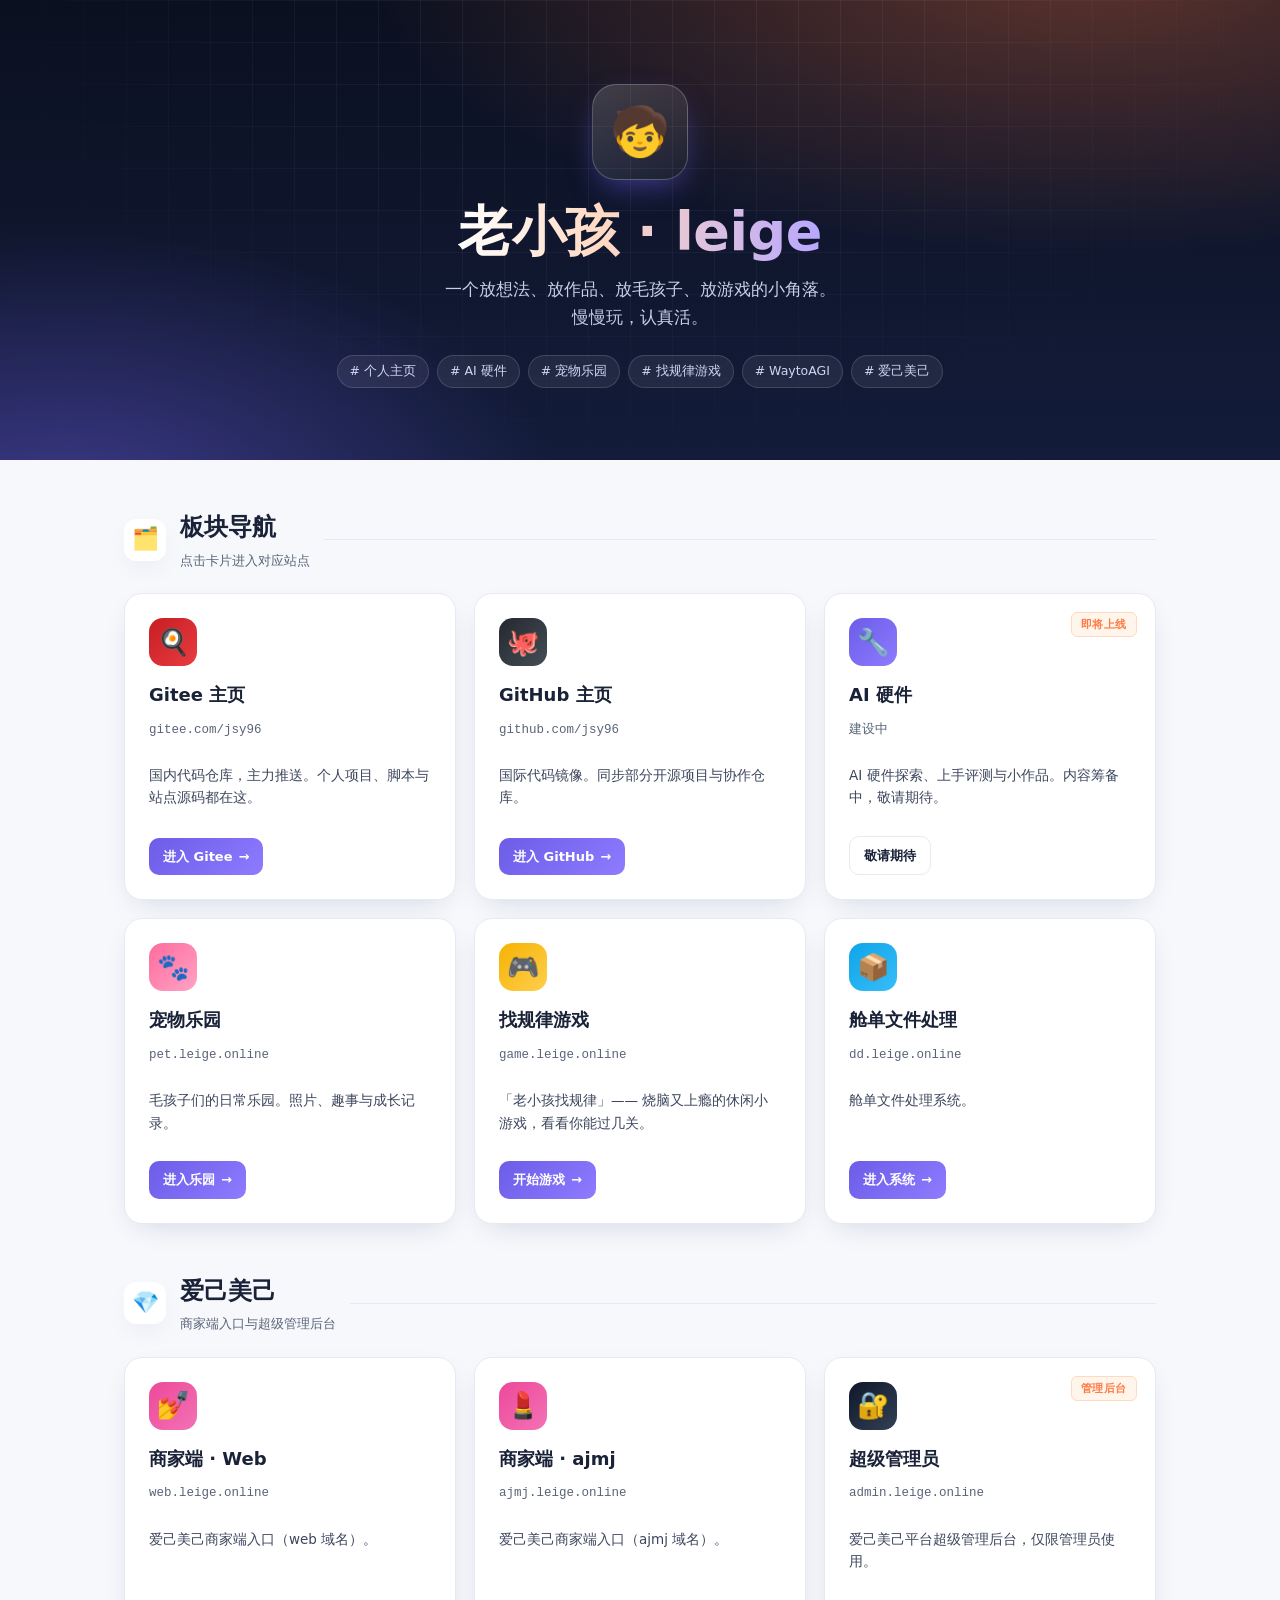
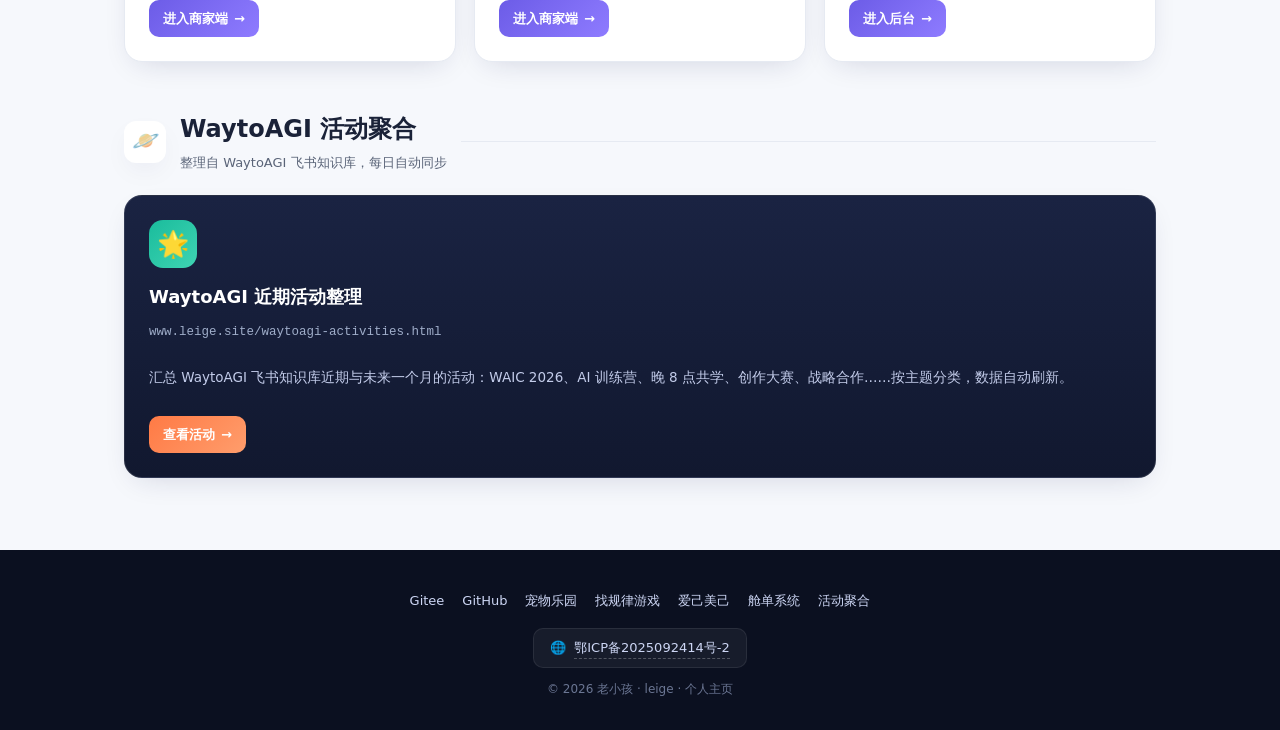
==== commit c239e434: "Auto commit at 2026-07-11_15-59-02" ====
--- a/index.html
+++ b/index.html
@@ -59,6 +59,9 @@
   .tone-pet .icon{background:linear-gradient(135deg,#ff6b9d,#ffa3c4);color:#fff}
   .tone-game .icon{background:linear-gradient(135deg,#f5b301,#ffce4d);color:#3a2c00}
   .tone-wiki .icon{background:linear-gradient(135deg,#1abc9c,#3fd4b3);color:#fff}
+  .tone-beauty .icon{background:linear-gradient(135deg,#ec4899,#f472b6);color:#fff}
+  .tone-admin .icon{background:linear-gradient(135deg,#0f172a,#334155);color:#fff}
+  .tone-cargo .icon{background:linear-gradient(135deg,#0ea5e9,#38bdf8);color:#fff}
 
   .feature{background:linear-gradient(180deg,#1a2342 0%, #11182f 100%);color:#fff;border-color:rgba(255,255,255,.1)}
   .feature h3{color:#fff}
@@ -94,6 +97,7 @@
       <span># 宠物乐园</span>
       <span># 找规律游戏</span>
       <span># WaytoAGI</span>
+      <span># 爱己美己</span>
     </div>
   </div>
 </header>
@@ -153,6 +157,51 @@
       <a class="btn" href="https://game.leige.online" target="_blank" rel="noopener">开始游戏 <span class="arrow">→</span></a>
     </article>
 
+    <article class="card tone-cargo">
+      <div class="icon">📦</div>
+      <h3>舱单文件处理</h3>
+      <div class="url">dd.leige.online</div>
+      <p class="desc">舱单文件处理系统。</p>
+      <a class="btn" href="https://dd.leige.online/" target="_blank" rel="noopener">进入系统 <span class="arrow">→</span></a>
+    </article>
+
+  </div>
+
+  <!-- 爱己美己（工作项目） -->
+  <div class="section-head" style="margin-top:48px">
+    <div class="ico">💎</div>
+    <div>
+      <h2>爱己美己</h2>
+      <div class="sub">商家端入口与超级管理后台</div>
+    </div>
+    <div class="bar"></div>
+  </div>
+
+  <div class="grid">
+    <article class="card tone-beauty">
+      <div class="icon">💅</div>
+      <h3>商家端 · Web</h3>
+      <div class="url">web.leige.online</div>
+      <p class="desc">爱己美己商家端入口（web 域名）。</p>
+      <a class="btn" href="https://web.leige.online/" target="_blank" rel="noopener">进入商家端 <span class="arrow">→</span></a>
+    </article>
+
+    <article class="card tone-beauty">
+      <div class="icon">💄</div>
+      <h3>商家端 · ajmj</h3>
+      <div class="url">ajmj.leige.online</div>
+      <p class="desc">爱己美己商家端入口（ajmj 域名）。</p>
+      <a class="btn" href="https://ajmj.leige.online/" target="_blank" rel="noopener">进入商家端 <span class="arrow">→</span></a>
+    </article>
+
+    <article class="card tone-admin">
+      <span class="badge">管理后台</span>
+      <div class="icon">🔐</div>
+      <h3>超级管理员</h3>
+      <div class="url">admin.leige.online</div>
+      <p class="desc">爱己美己平台超级管理后台，仅限管理员使用。</p>
+      <a class="btn" href="https://admin.leige.online/" target="_blank" rel="noopener">进入后台 <span class="arrow">→</span></a>
+    </article>
   </div>
 
   <!-- WaytoAGI 活动聚合（突出） -->
@@ -181,6 +230,8 @@
     <a href="https://github.com/jsy96" target="_blank" rel="noopener">GitHub</a>
     <a href="https://pet.leige.online" target="_blank" rel="noopener">宠物乐园</a>
     <a href="https://game.leige.online" target="_blank" rel="noopener">找规律游戏</a>
+    <a href="https://web.leige.online/" target="_blank" rel="noopener">爱己美己</a>
+    <a href="https://dd.leige.online/" target="_blank" rel="noopener">舱单系统</a>
     <a href="waytoagi-activities.html">活动聚合</a>
   </div>
   <div class="icp">
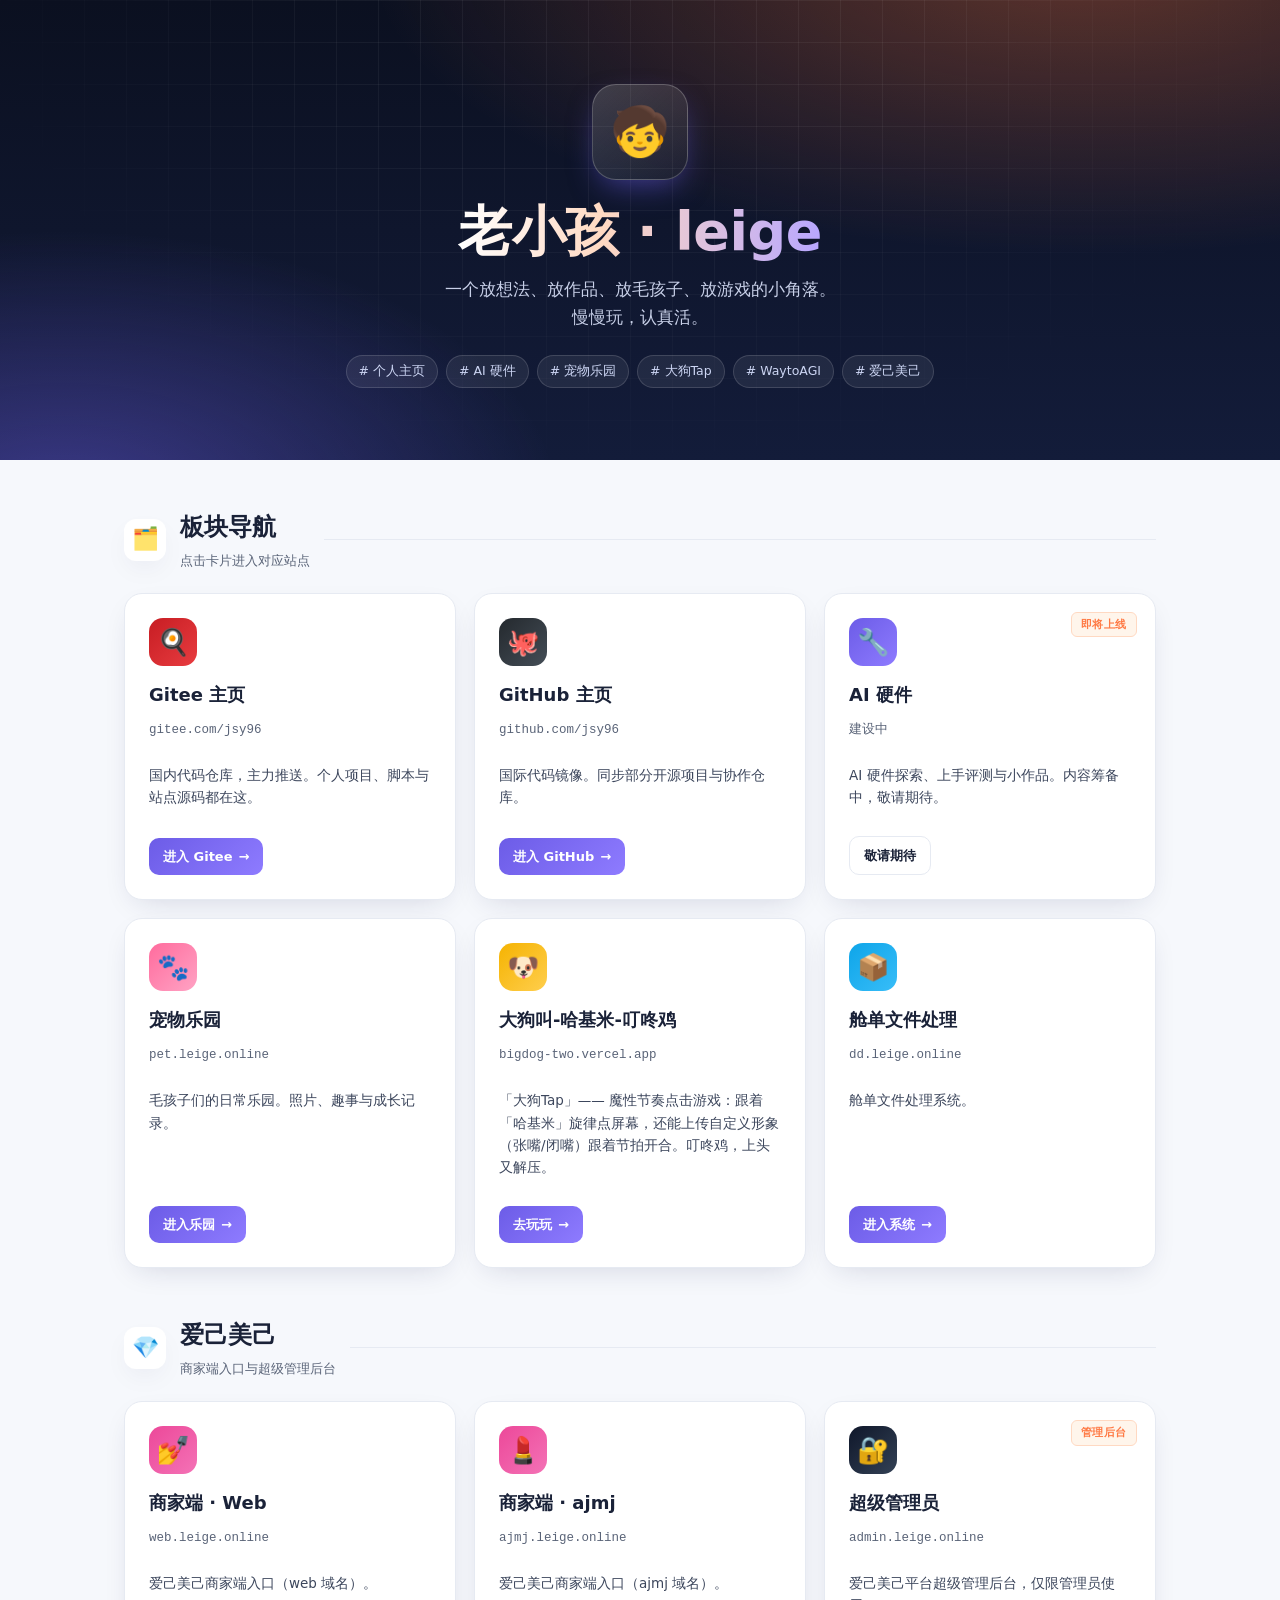
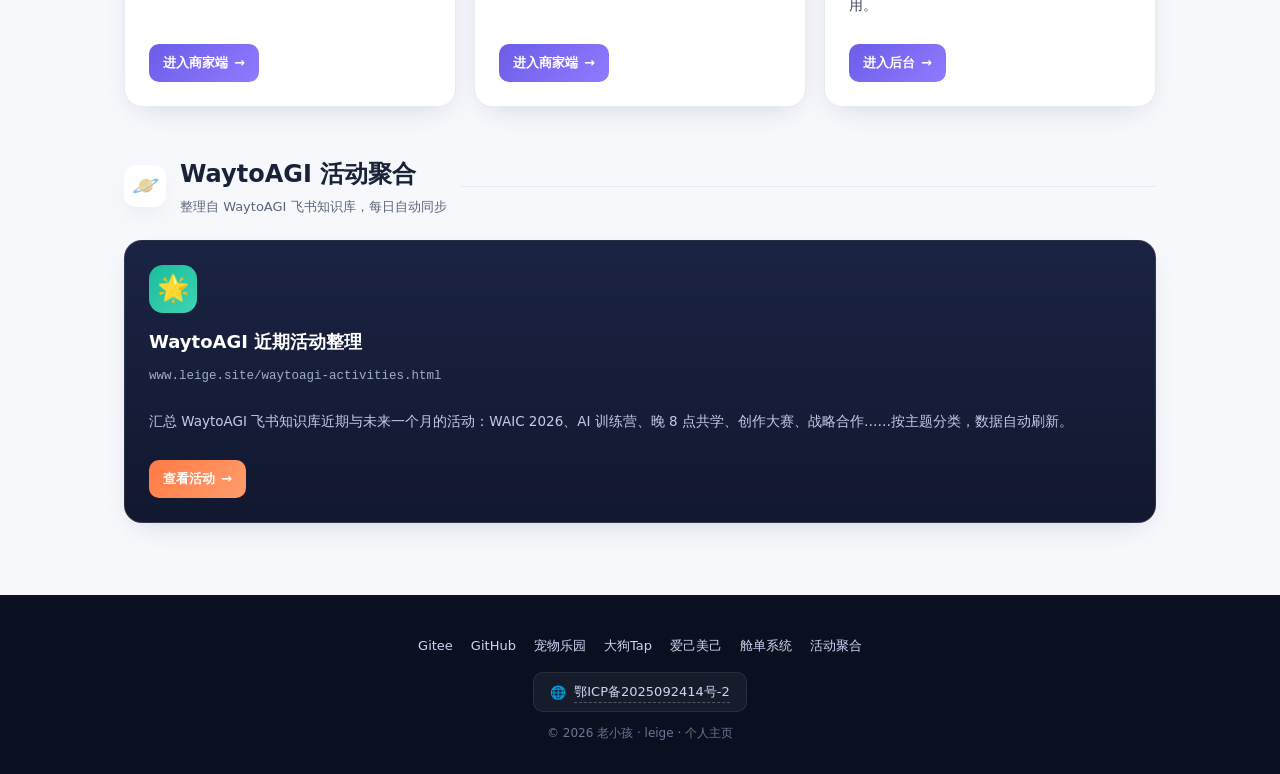
==== commit 928e56bc: "Auto commit at 2026-08-09_14-41-23" ====
--- a/index.html
+++ b/index.html
@@ -4,7 +4,7 @@
 <meta charset="UTF-8">
 <meta name="viewport" content="width=device-width, initial-scale=1.0">
 <title>老小孩 · leige 的个人主页</title>
-<meta name="description" content="老小孩（leige）的个人主页 —— gitee/github、AI 硬件、宠物乐园、找规律游戏，还有 WaytoAGI 活动聚合。">
+<meta name="description" content="老小孩（leige）的个人主页 —— gitee/github、AI 硬件、宠物乐园、大狗Tap（大狗叫-哈基米-叮咚鸡），还有 WaytoAGI 活动聚合。">
 <link rel="icon" href="data:image/svg+xml,<svg xmlns='http://www.w3.org/2000/svg' viewBox='0 0 100 100'><text y='.9em' font-size='90'>🧒</text></svg>">
 <style>
   :root{
@@ -95,7 +95,7 @@
       <span># 个人主页</span>
       <span># AI 硬件</span>
       <span># 宠物乐园</span>
-      <span># 找规律游戏</span>
+      <span># 大狗Tap</span>
       <span># WaytoAGI</span>
       <span># 爱己美己</span>
     </div>
@@ -150,11 +150,11 @@
     </article>
 
     <article class="card tone-game">
-      <div class="icon">🎮</div>
-      <h3>找规律游戏</h3>
-      <div class="url">game.leige.online</div>
-      <p class="desc">「老小孩找规律」—— 烧脑又上瘾的休闲小游戏，看看你能过几关。</p>
-      <a class="btn" href="https://game.leige.online" target="_blank" rel="noopener">开始游戏 <span class="arrow">→</span></a>
+      <div class="icon">🐶</div>
+      <h3>大狗叫-哈基米-叮咚鸡</h3>
+      <div class="url">bigdog-two.vercel.app</div>
+      <p class="desc">「大狗Tap」—— 魔性节奏点击游戏：跟着「哈基米」旋律点屏幕，还能上传自定义形象（张嘴/闭嘴）跟着节拍开合。叮咚鸡，上头又解压。</p>
+      <a class="btn" href="https://bigdog-two.vercel.app/" target="_blank" rel="noopener">去玩玩 <span class="arrow">→</span></a>
     </article>
 
     <article class="card tone-cargo">
@@ -229,7 +229,7 @@
     <a href="https://gitee.com/jsy96" target="_blank" rel="noopener">Gitee</a>
     <a href="https://github.com/jsy96" target="_blank" rel="noopener">GitHub</a>
     <a href="https://pet.leige.online" target="_blank" rel="noopener">宠物乐园</a>
-    <a href="https://game.leige.online" target="_blank" rel="noopener">找规律游戏</a>
+    <a href="https://bigdog-two.vercel.app/" target="_blank" rel="noopener">大狗Tap</a>
     <a href="https://web.leige.online/" target="_blank" rel="noopener">爱己美己</a>
     <a href="https://dd.leige.online/" target="_blank" rel="noopener">舱单系统</a>
     <a href="waytoagi-activities.html">活动聚合</a>
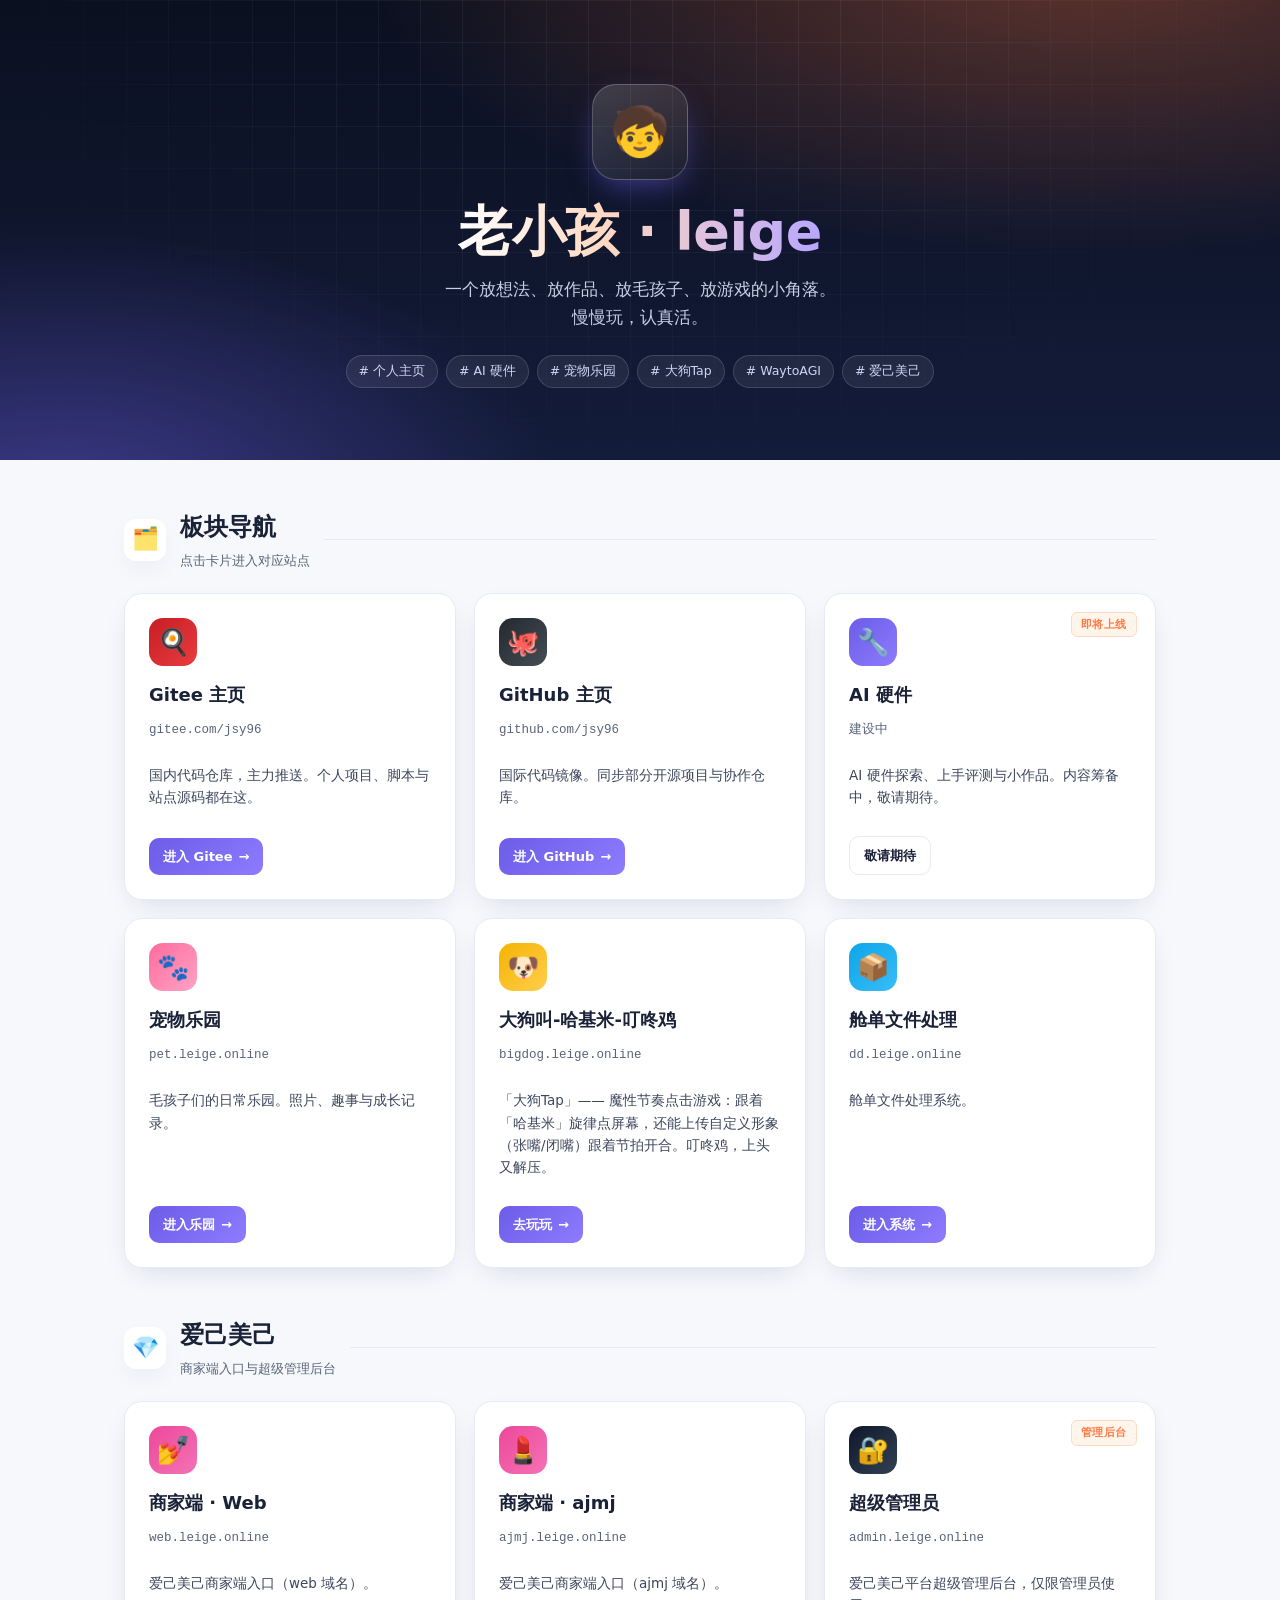
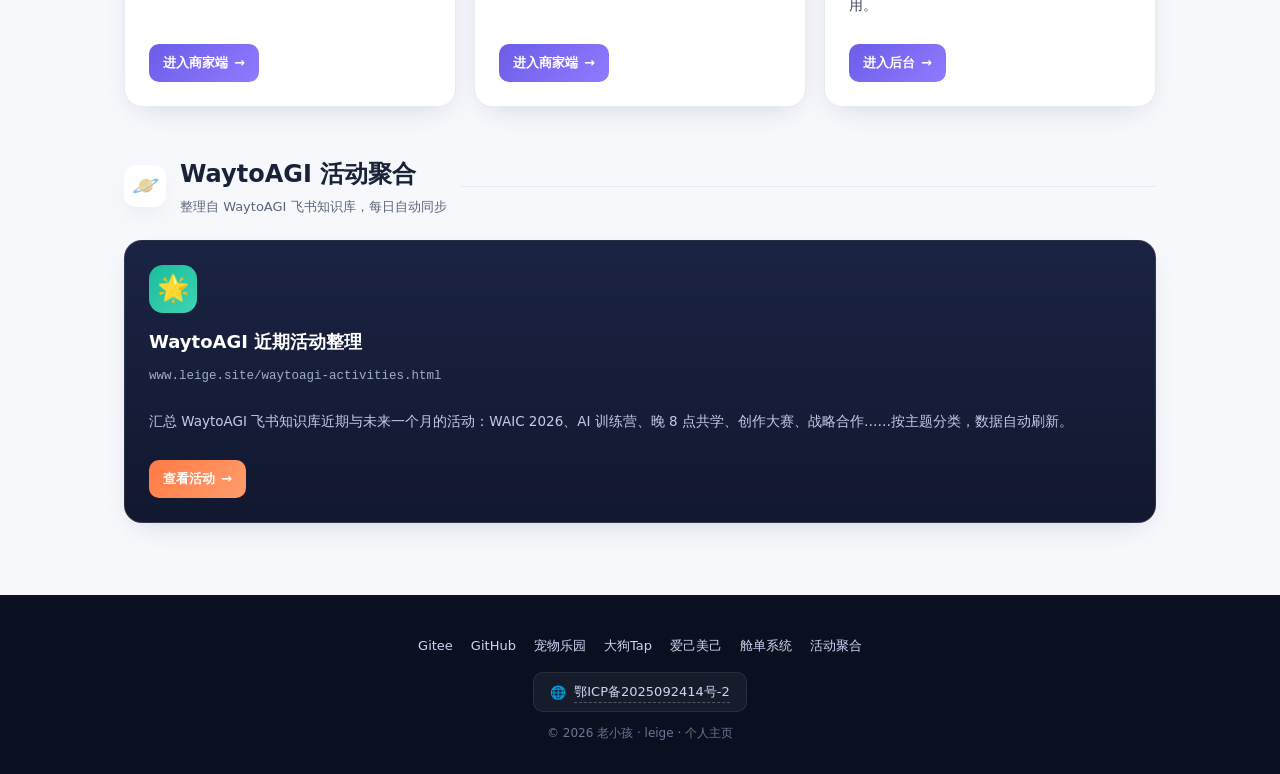
==== commit e9b91791: "Auto commit at 2026-08-09_15-08-16" ====
--- a/index.html
+++ b/index.html
@@ -152,9 +152,9 @@
     <article class="card tone-game">
       <div class="icon">🐶</div>
       <h3>大狗叫-哈基米-叮咚鸡</h3>
-      <div class="url">bigdog-two.vercel.app</div>
+      <div class="url">bigdog.leige.online</div>
       <p class="desc">「大狗Tap」—— 魔性节奏点击游戏：跟着「哈基米」旋律点屏幕，还能上传自定义形象（张嘴/闭嘴）跟着节拍开合。叮咚鸡，上头又解压。</p>
-      <a class="btn" href="https://bigdog-two.vercel.app/" target="_blank" rel="noopener">去玩玩 <span class="arrow">→</span></a>
+      <a class="btn" href="https://bigdog.leige.online/" target="_blank" rel="noopener">去玩玩 <span class="arrow">→</span></a>
     </article>
 
     <article class="card tone-cargo">
@@ -229,7 +229,7 @@
     <a href="https://gitee.com/jsy96" target="_blank" rel="noopener">Gitee</a>
     <a href="https://github.com/jsy96" target="_blank" rel="noopener">GitHub</a>
     <a href="https://pet.leige.online" target="_blank" rel="noopener">宠物乐园</a>
-    <a href="https://bigdog-two.vercel.app/" target="_blank" rel="noopener">大狗Tap</a>
+    <a href="https://bigdog.leige.online/" target="_blank" rel="noopener">大狗Tap</a>
     <a href="https://web.leige.online/" target="_blank" rel="noopener">爱己美己</a>
     <a href="https://dd.leige.online/" target="_blank" rel="noopener">舱单系统</a>
     <a href="waytoagi-activities.html">活动聚合</a>
